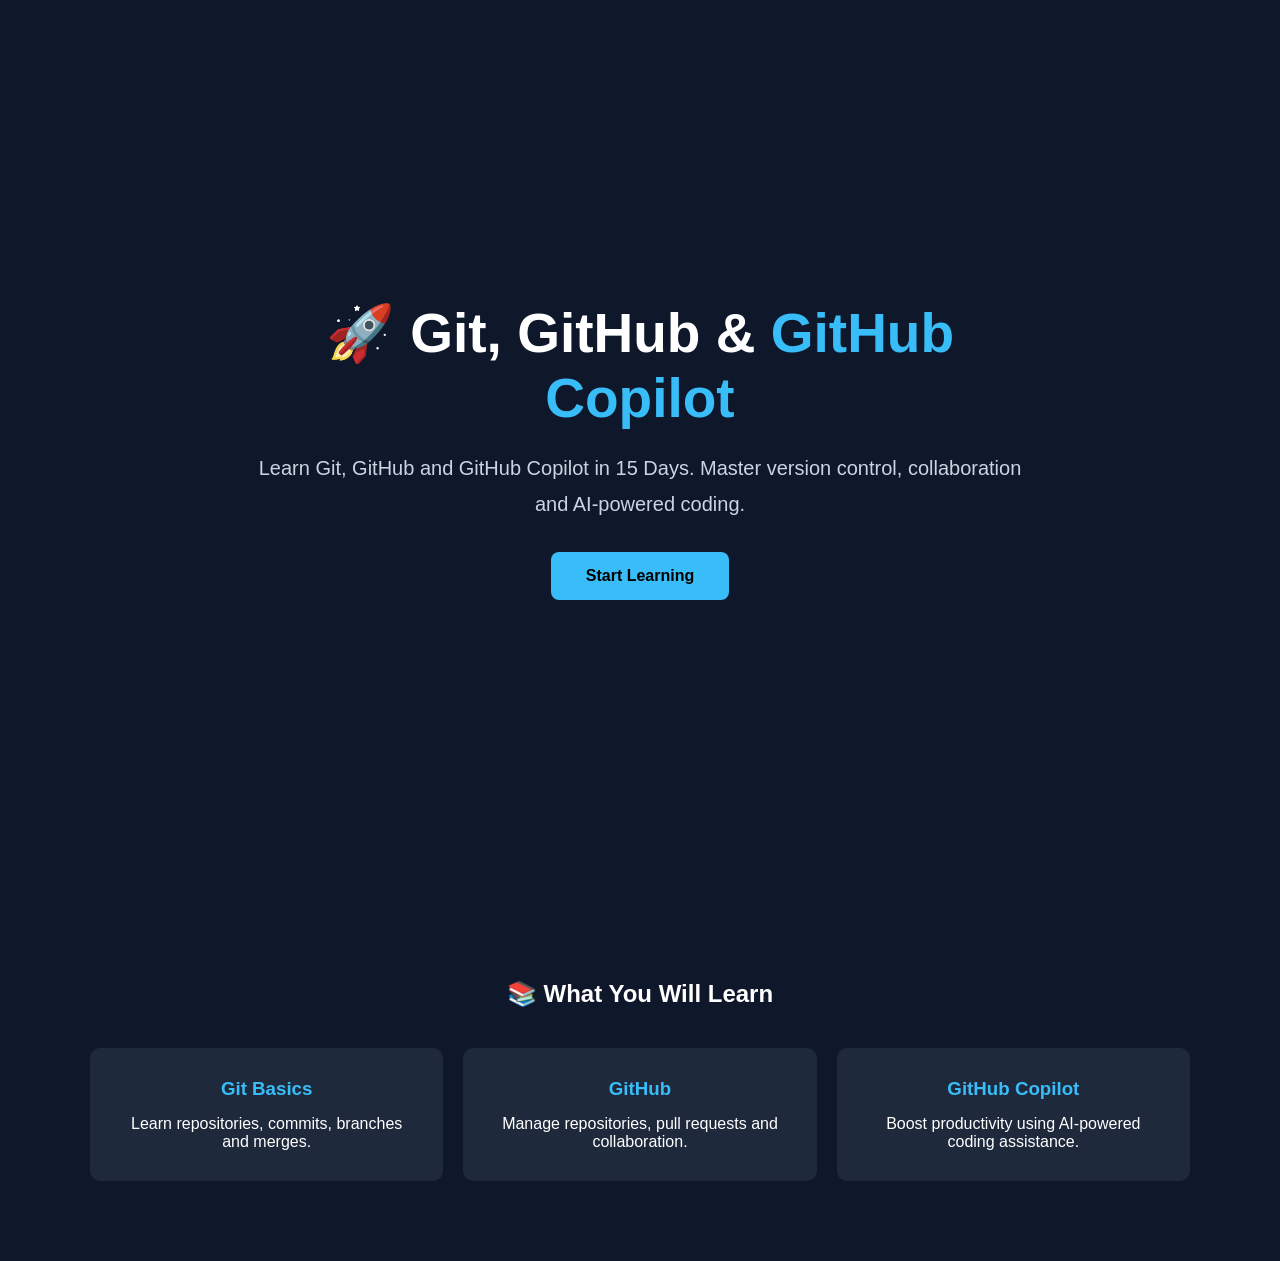
==== index.html @ f2063125 "design change" ====
<!DOCTYPE html>
<html lang="en">
<head>
<meta charset="UTF-8">
<meta name="viewport" content="width=device-width, initial-scale=1.0">
<title>GitHub Copilot Tutorial</title>

<style>
*{
    margin:0;
    padding:0;
    box-sizing:border-box;
    font-family:Arial, sans-serif;
}

body{
    background:#0f172a;
    color:#fff;
}

.hero{
    min-height:100vh;
    display:flex;
    justify-content:center;
    align-items:center;
    text-align:center;
    padding:20px;
}

.hero-content{
    max-width:800px;
}

.hero h1{
    font-size:55px;
    margin-bottom:20px;
}

.hero span{
    color:#38bdf8;
}

.hero p{
    font-size:20px;
    line-height:1.8;
    color:#cbd5e1;
    margin-bottom:30px;
}

.btn{
    display:inline-block;
    padding:15px 35px;
    background:#38bdf8;
    color:#000;
    text-decoration:none;
    border-radius:8px;
    font-weight:bold;
    transition:.3s;
}

.btn:hover{
    transform:translateY(-3px);
}

.features{
    padding:80px 20px;
    text-align:center;
}

.features h2{
    margin-bottom:40px;
}

.cards{
    display:grid;
    grid-template-columns:repeat(auto-fit,minmax(250px,1fr));
    gap:20px;
    max-width:1100px;
    margin:auto;
}

.card{
    background:#1e293b;
    padding:30px;
    border-radius:10px;
}

.card h3{
    margin-bottom:15px;
    color:#38bdf8;
}
</style>
</head>

<body>

<section class="hero">
    <div class="hero-content">
        <h1>🚀 Git, GitHub & <span>GitHub Copilot</span></h1>
        <p>
            Learn Git, GitHub and GitHub Copilot in 15 Days.
            Master version control, collaboration and AI-powered coding.
        </p>
        <a href="#" class="btn">Start Learning</a>
    </div>
</section>

<section class="features">
    <h2>📚 What You Will Learn</h2>

    <div class="cards">
        <div class="card">
            <h3>Git Basics</h3>
            <p>Learn repositories, commits, branches and merges.</p>
        </div>

        <div class="card">
            <h3>GitHub</h3>
            <p>Manage repositories, pull requests and collaboration.</p>
        </div>

        <div class="card">
            <h3>GitHub Copilot</h3>
            <p>Boost productivity using AI-powered coding assistance.</p>
        </div>
    </div>
</section>

</body>
</html>
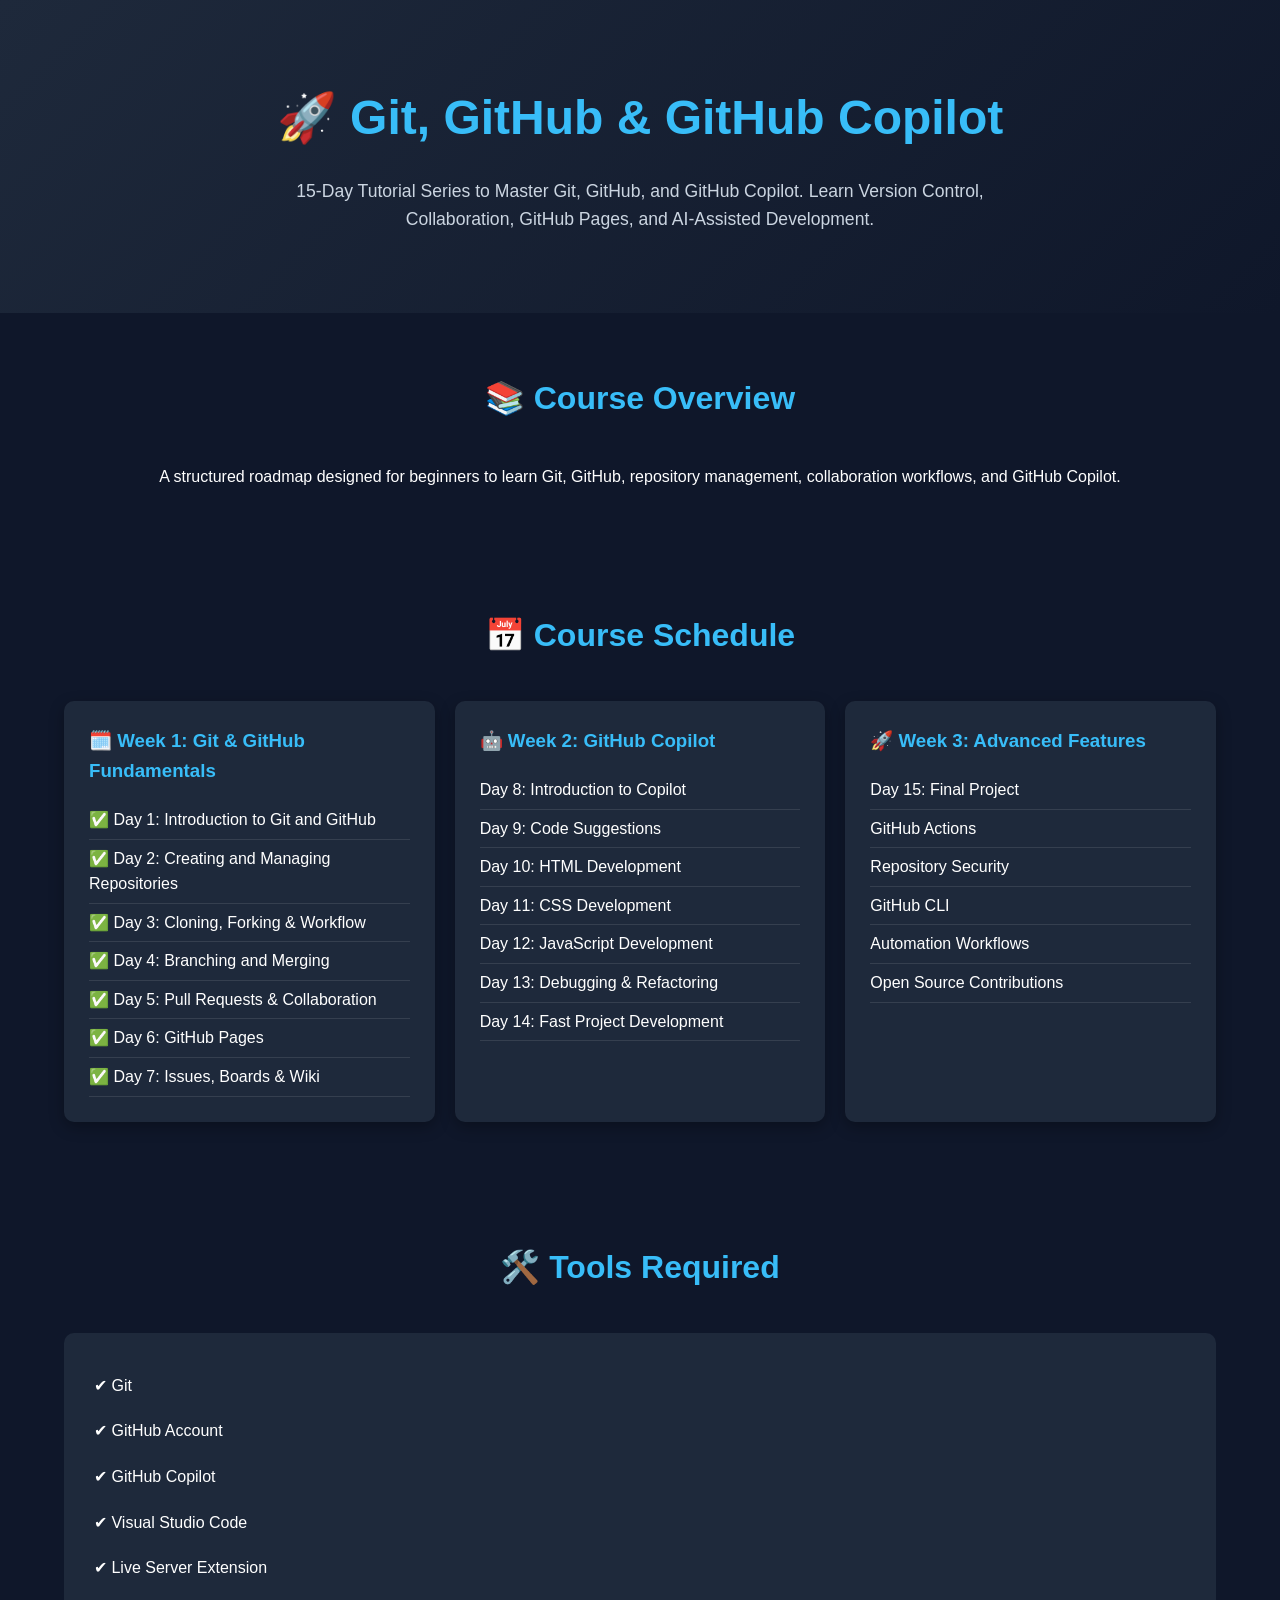
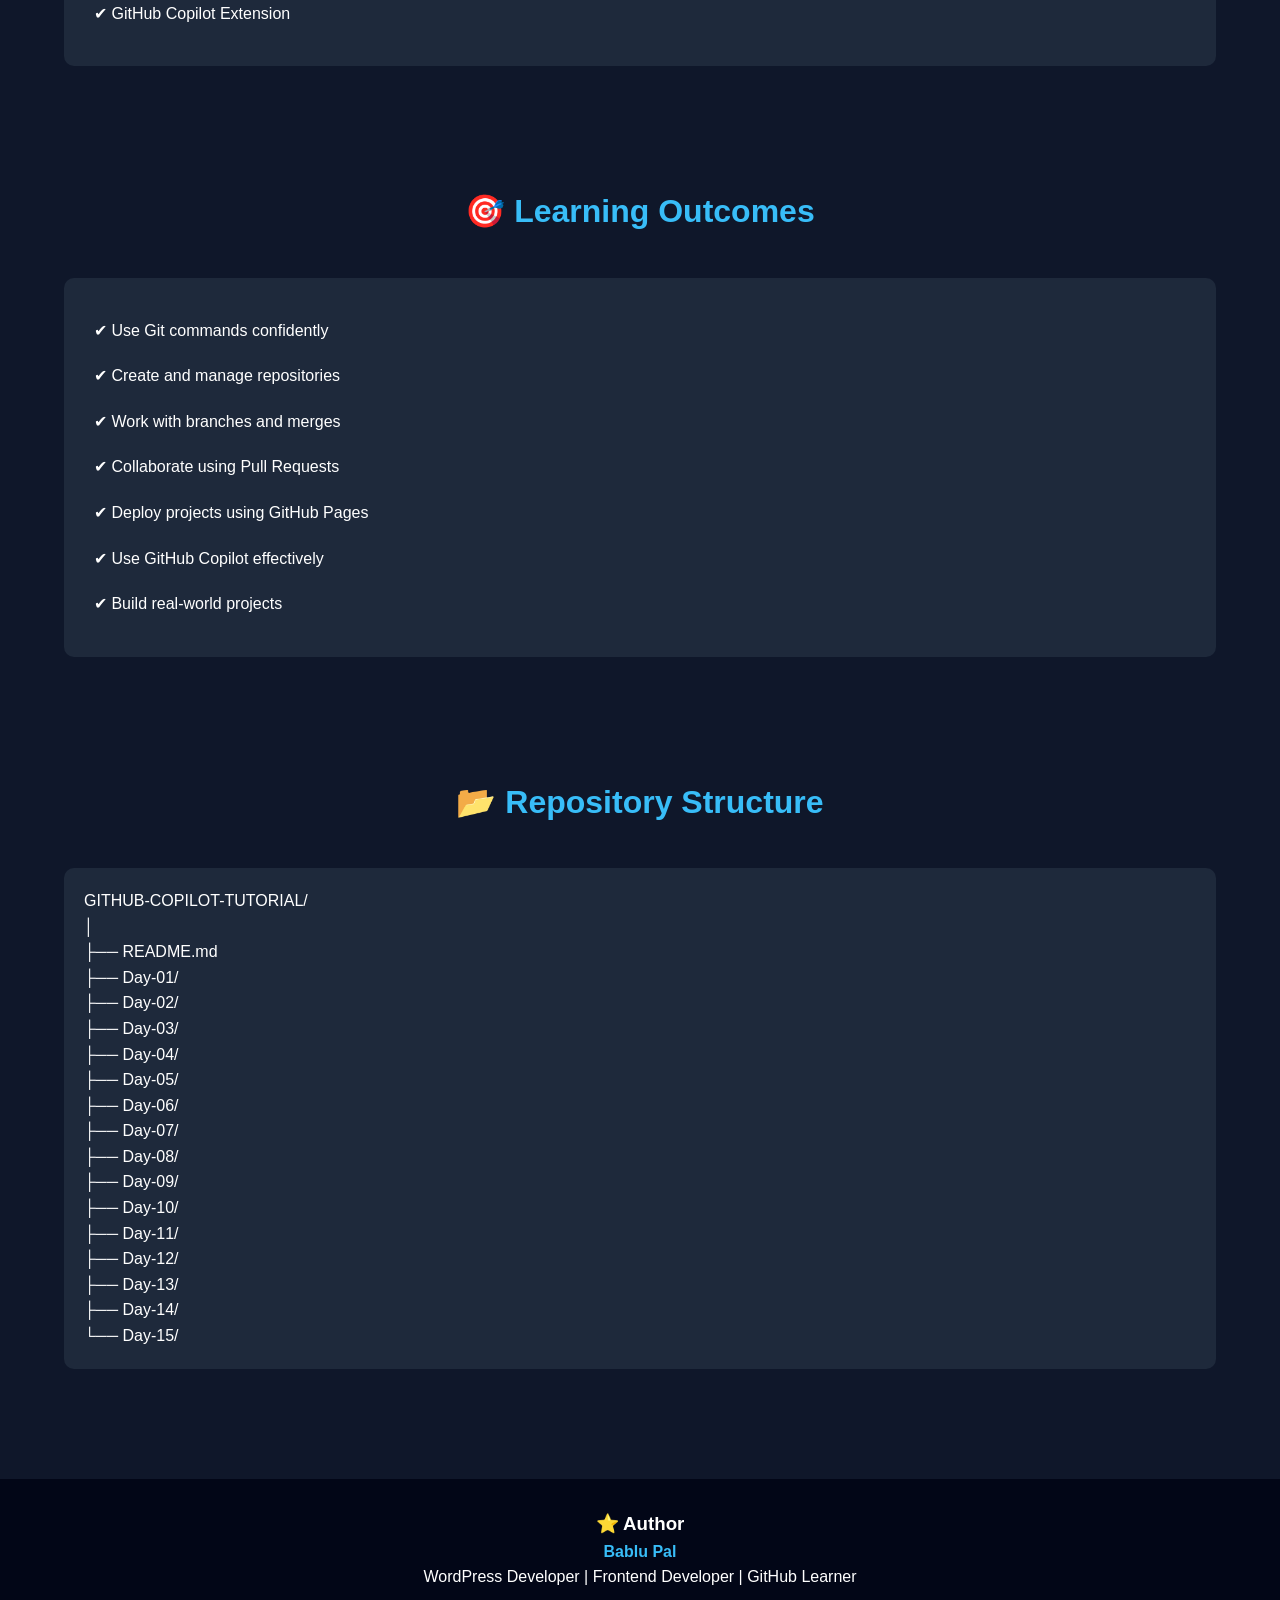
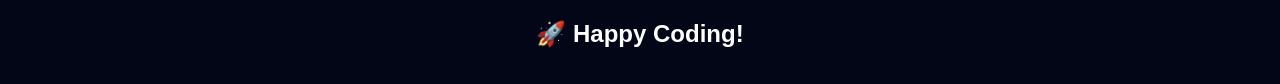
==== commit 07f01382: "updated" ====
--- a/index.html
+++ b/index.html
@@ -3,91 +3,112 @@
 <head>
 <meta charset="UTF-8">
 <meta name="viewport" content="width=device-width, initial-scale=1.0">
-<title>GitHub Copilot Tutorial</title>
+<title>Git, GitHub & GitHub Copilot Tutorial</title>
 
 <style>
 *{
     margin:0;
     padding:0;
     box-sizing:border-box;
-    font-family:Arial, sans-serif;
+    font-family: 'Segoe UI', sans-serif;
 }
 
 body{
     background:#0f172a;
     color:#fff;
+    line-height:1.6;
+}
+
+.container{
+    width:90%;
+    max-width:1200px;
+    margin:auto;
 }
 
 .hero{
-    min-height:100vh;
-    display:flex;
-    justify-content:center;
-    align-items:center;
     text-align:center;
-    padding:20px;
-}
-
-.hero-content{
+    padding:80px 20px;
+    background:linear-gradient(135deg,#1e293b,#0f172a);
+}
+
+.hero h1{
+    font-size:3rem;
+    margin-bottom:20px;
+    color:#38bdf8;
+}
+
+.hero p{
     max-width:800px;
-}
-
-.hero h1{
-    font-size:55px;
-    margin-bottom:20px;
-}
-
-.hero span{
-    color:#38bdf8;
-}
-
-.hero p{
-    font-size:20px;
-    line-height:1.8;
+    margin:auto;
+    font-size:1.1rem;
     color:#cbd5e1;
-    margin-bottom:30px;
-}
-
-.btn{
-    display:inline-block;
-    padding:15px 35px;
-    background:#38bdf8;
-    color:#000;
-    text-decoration:none;
-    border-radius:8px;
-    font-weight:bold;
-    transition:.3s;
-}
-
-.btn:hover{
-    transform:translateY(-3px);
-}
-
-.features{
-    padding:80px 20px;
+}
+
+.section{
+    padding:60px 0;
+}
+
+.section-title{
     text-align:center;
-}
-
-.features h2{
     margin-bottom:40px;
+    color:#38bdf8;
+    font-size:2rem;
 }
 
 .cards{
     display:grid;
-    grid-template-columns:repeat(auto-fit,minmax(250px,1fr));
+    grid-template-columns:repeat(auto-fit,minmax(300px,1fr));
     gap:20px;
-    max-width:1100px;
-    margin:auto;
 }
 
 .card{
+    background:#1e293b;
+    padding:25px;
+    border-radius:10px;
+    box-shadow:0 5px 15px rgba(0,0,0,0.3);
+}
+
+.card h3{
+    margin-bottom:15px;
+    color:#38bdf8;
+}
+
+.card ul{
+    list-style:none;
+}
+
+.card li{
+    padding:6px 0;
+    border-bottom:1px solid rgba(255,255,255,0.1);
+}
+
+.tools,
+.outcomes{
     background:#1e293b;
     padding:30px;
     border-radius:10px;
 }
 
-.card h3{
-    margin-bottom:15px;
-    color:#38bdf8;
+.tools ul,
+.outcomes ul{
+    list-style:none;
+}
+
+.tools li,
+.outcomes li{
+    padding:10px 0;
+}
+
+.footer{
+    text-align:center;
+    padding:30px;
+    background:#020617;
+    margin-top:50px;
+}
+
+.author{
+    color:#38bdf8;
+    font-weight:bold;
 }
 </style>
 </head>
@@ -95,36 +116,131 @@
 <body>
 
 <section class="hero">
-    <div class="hero-content">
-        <h1>🚀 Git, GitHub & <span>GitHub Copilot</span></h1>
+    <div class="container">
+        <h1>🚀 Git, GitHub & GitHub Copilot</h1>
         <p>
-            Learn Git, GitHub and GitHub Copilot in 15 Days.
-            Master version control, collaboration and AI-powered coding.
+            15-Day Tutorial Series to Master Git, GitHub, and GitHub Copilot.
+            Learn Version Control, Collaboration, GitHub Pages, and AI-Assisted Development.
         </p>
-        <a href="#" class="btn">Start Learning</a>
-    </div>
-</section>
-
-<section class="features">
-    <h2>📚 What You Will Learn</h2>
+    </div>
+</section>
+
+<section class="section container">
+    <h2 class="section-title">📚 Course Overview</h2>
+    <p style="text-align:center;">
+        A structured roadmap designed for beginners to learn Git, GitHub,
+        repository management, collaboration workflows, and GitHub Copilot.
+    </p>
+</section>
+
+<section class="section container">
+    <h2 class="section-title">📅 Course Schedule</h2>
 
     <div class="cards">
+
         <div class="card">
-            <h3>Git Basics</h3>
-            <p>Learn repositories, commits, branches and merges.</p>
+            <h3>🗓️ Week 1: Git & GitHub Fundamentals</h3>
+            <ul>
+                <li>✅ Day 1: Introduction to Git and GitHub</li>
+                <li>✅ Day 2: Creating and Managing Repositories</li>
+                <li>✅ Day 3: Cloning, Forking & Workflow</li>
+                <li>✅ Day 4: Branching and Merging</li>
+                <li>✅ Day 5: Pull Requests & Collaboration</li>
+                <li>✅ Day 6: GitHub Pages</li>
+                <li>✅ Day 7: Issues, Boards & Wiki</li>
+            </ul>
         </div>
 
         <div class="card">
-            <h3>GitHub</h3>
-            <p>Manage repositories, pull requests and collaboration.</p>
+            <h3>🤖 Week 2: GitHub Copilot</h3>
+            <ul>
+                <li>Day 8: Introduction to Copilot</li>
+                <li>Day 9: Code Suggestions</li>
+                <li>Day 10: HTML Development</li>
+                <li>Day 11: CSS Development</li>
+                <li>Day 12: JavaScript Development</li>
+                <li>Day 13: Debugging & Refactoring</li>
+                <li>Day 14: Fast Project Development</li>
+            </ul>
         </div>
 
         <div class="card">
-            <h3>GitHub Copilot</h3>
-            <p>Boost productivity using AI-powered coding assistance.</p>
+            <h3>🚀 Week 3: Advanced Features</h3>
+            <ul>
+                <li>Day 15: Final Project</li>
+                <li>GitHub Actions</li>
+                <li>Repository Security</li>
+                <li>GitHub CLI</li>
+                <li>Automation Workflows</li>
+                <li>Open Source Contributions</li>
+            </ul>
         </div>
-    </div>
-</section>
+
+    </div>
+</section>
+
+<section class="section container">
+    <h2 class="section-title">🛠️ Tools Required</h2>
+    <div class="tools">
+        <ul>
+            <li>✔ Git</li>
+            <li>✔ GitHub Account</li>
+            <li>✔ GitHub Copilot</li>
+            <li>✔ Visual Studio Code</li>
+            <li>✔ Live Server Extension</li>
+            <li>✔ GitHub Copilot Extension</li>
+        </ul>
+    </div>
+</section>
+
+<section class="section container">
+    <h2 class="section-title">🎯 Learning Outcomes</h2>
+    <div class="outcomes">
+        <ul>
+            <li>✔ Use Git commands confidently</li>
+            <li>✔ Create and manage repositories</li>
+            <li>✔ Work with branches and merges</li>
+            <li>✔ Collaborate using Pull Requests</li>
+            <li>✔ Deploy projects using GitHub Pages</li>
+            <li>✔ Use GitHub Copilot effectively</li>
+            <li>✔ Build real-world projects</li>
+        </ul>
+    </div>
+</section>
+
+<section class="section container">
+    <h2 class="section-title">📂 Repository Structure</h2>
+
+<pre style="background:#1e293b;padding:20px;border-radius:10px;overflow:auto;">
+GITHUB-COPILOT-TUTORIAL/
+│
+├── README.md
+├── Day-01/
+├── Day-02/
+├── Day-03/
+├── Day-04/
+├── Day-05/
+├── Day-06/
+├── Day-07/
+├── Day-08/
+├── Day-09/
+├── Day-10/
+├── Day-11/
+├── Day-12/
+├── Day-13/
+├── Day-14/
+└── Day-15/
+</pre>
+
+</section>
+
+<footer class="footer">
+    <h3>⭐ Author</h3>
+    <p class="author">Bablu Pal</p>
+    <p>WordPress Developer | Frontend Developer | GitHub Learner</p>
+    <br>
+    <h2>🚀 Happy Coding!</h2>
+</footer>
 
 </body>
-</html>
+</html>
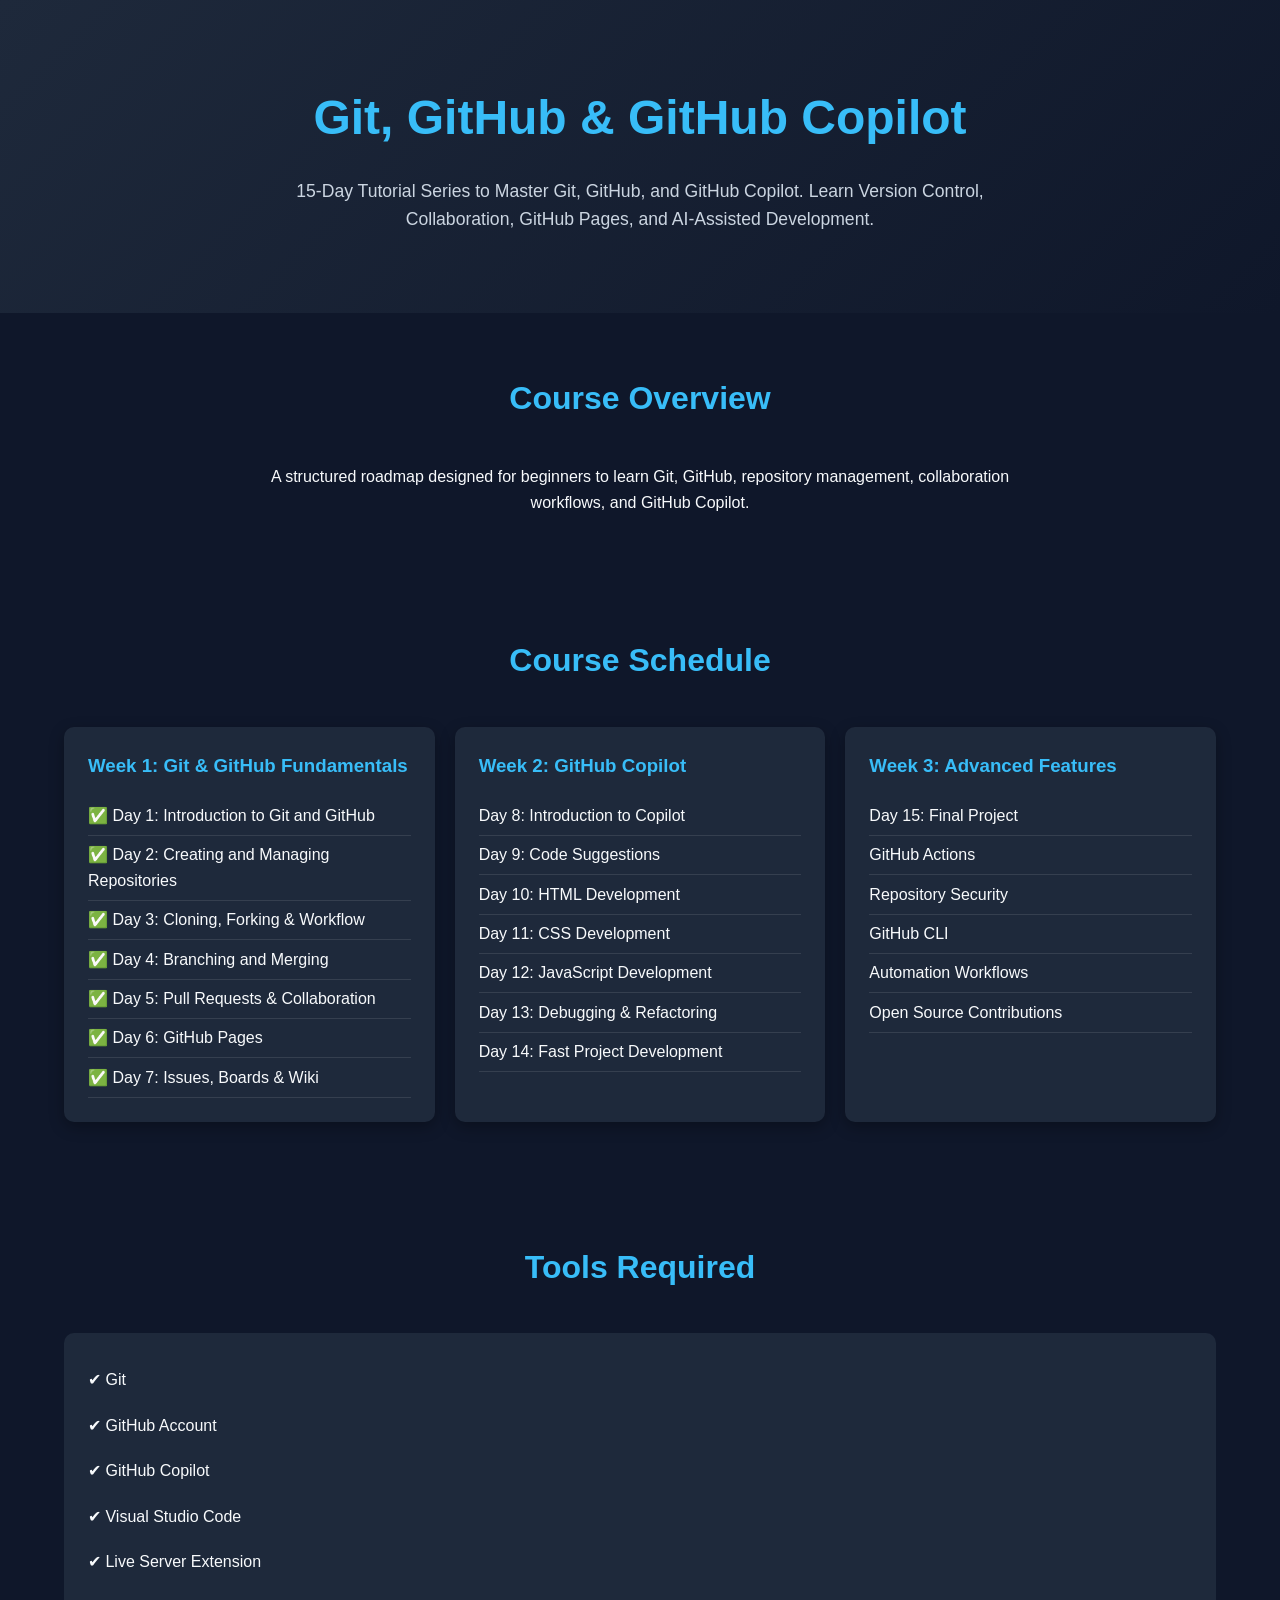
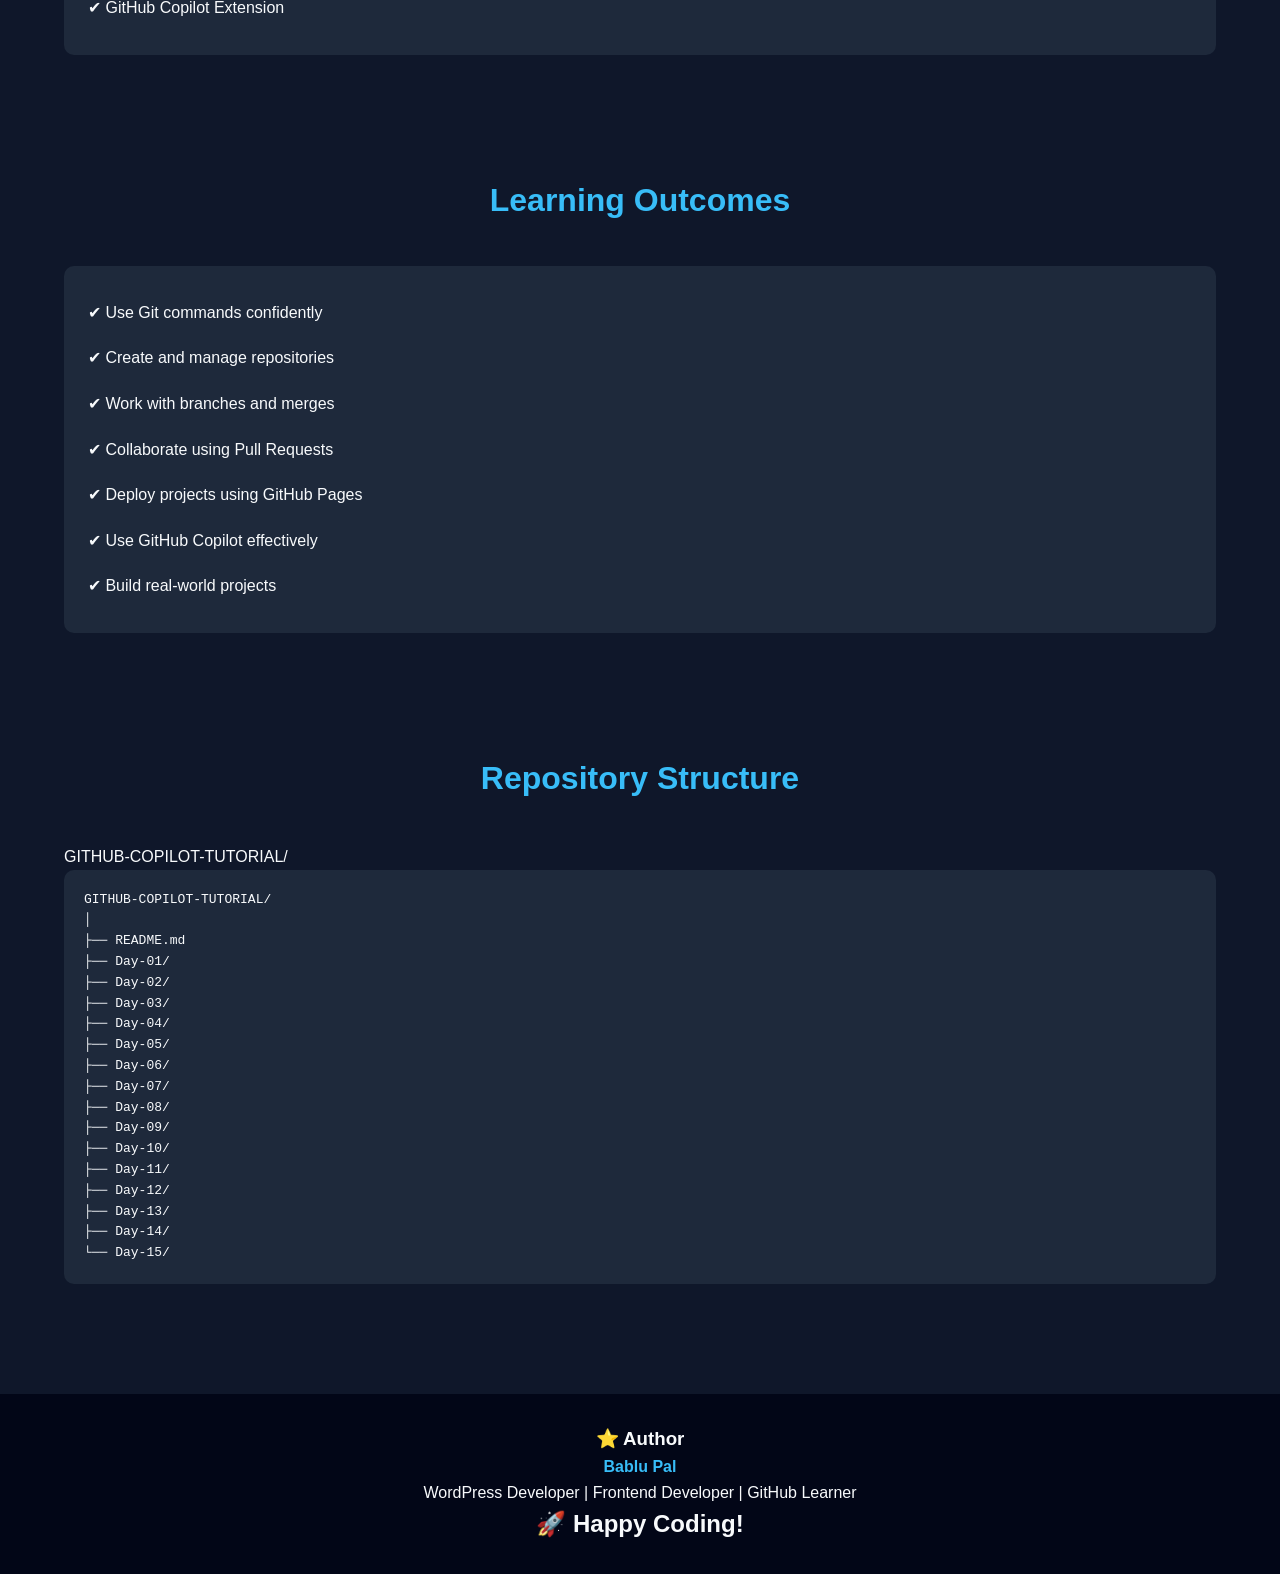
==== commit 1c78cc34: "updated index file" ====
--- a/index.html
+++ b/index.html
@@ -3,6 +3,8 @@
 <head>
 <meta charset="UTF-8">
 <meta name="viewport" content="width=device-width, initial-scale=1.0">
+<meta name="description" content="A beginner-friendly 15-day tutorial series for learning Git, GitHub, GitHub Pages, and GitHub Copilot.">
+<meta name="theme-color" content="#0f172a">
 <title>Git, GitHub & GitHub Copilot Tutorial</title>
 
 <style>
@@ -10,67 +12,99 @@
     margin:0;
     padding:0;
     box-sizing:border-box;
+}
+
+:root{
+    color-scheme:dark;
     font-family: 'Segoe UI', sans-serif;
+    --background:#0f172a;
+    --surface:#1e293b;
+    --surface-dark:#020617;
+    --text:#f8fafc;
+    --muted:#cbd5e1;
+    --accent:#38bdf8;
+    --border:rgba(255,255,255,0.1);
 }
 
 body{
-    background:#0f172a;
-    color:#fff;
+    background:var(--background);
+    color:var(--text);
     line-height:1.6;
 }
 
+.skip-link{
+    position:absolute;
+    left:1rem;
+    top:-4rem;
+    z-index:10;
+    padding:.75rem 1rem;
+    background:var(--accent);
+    color:#082f49;
+    font-weight:700;
+}
+
+.skip-link:focus{
+    top:1rem;
+}
+
 .container{
-    width:90%;
+    width:min(90%, 1200px);
     max-width:1200px;
     margin:auto;
 }
 
 .hero{
     text-align:center;
-    padding:80px 20px;
-    background:linear-gradient(135deg,#1e293b,#0f172a);
+    padding:clamp(3.5rem, 8vw, 5rem) 1.25rem;
+    background:linear-gradient(135deg,var(--surface),var(--background));
 }
 
 .hero h1{
-    font-size:3rem;
-    margin-bottom:20px;
-    color:#38bdf8;
+    font-size:clamp(2rem, 6vw, 3rem);
+    margin-bottom:1.25rem;
+    color:var(--accent);
 }
 
 .hero p{
     max-width:800px;
     margin:auto;
-    font-size:1.1rem;
-    color:#cbd5e1;
+    font-size:clamp(1rem, 2vw, 1.1rem);
+    color:var(--muted);
 }
 
 .section{
-    padding:60px 0;
+    padding:clamp(2.5rem, 6vw, 3.75rem) 0;
 }
 
 .section-title{
     text-align:center;
-    margin-bottom:40px;
-    color:#38bdf8;
-    font-size:2rem;
+    margin-bottom:2.5rem;
+    color:var(--accent);
+    font-size:clamp(1.5rem, 4vw, 2rem);
+}
+
+.overview-text{
+    max-width:800px;
+    margin:0 auto;
+    text-align:center;
 }
 
 .cards{
     display:grid;
-    grid-template-columns:repeat(auto-fit,minmax(300px,1fr));
-    gap:20px;
+    grid-template-columns:repeat(auto-fit,minmax(min(100%, 18rem),1fr));
+    gap:1.25rem;
 }
 
 .card{
-    background:#1e293b;
-    padding:25px;
+    background:var(--surface);
+    padding:1.5rem;
     border-radius:10px;
     box-shadow:0 5px 15px rgba(0,0,0,0.3);
 }
 
 .card h3{
-    margin-bottom:15px;
-    color:#38bdf8;
+    margin-bottom:1rem;
+    color:var(--accent);
 }
 
 .card ul{
@@ -78,14 +112,14 @@
 }
 
 .card li{
-    padding:6px 0;
-    border-bottom:1px solid rgba(255,255,255,0.1);
+    padding:.4rem 0;
+    border-bottom:1px solid var(--border);
 }
 
 .tools,
 .outcomes{
-    background:#1e293b;
-    padding:30px;
+    background:var(--surface);
+    padding:1.5rem;
     border-radius:10px;
 }
 
@@ -96,50 +130,86 @@
 
 .tools li,
 .outcomes li{
-    padding:10px 0;
+    padding:.625rem 0;
+}
+
+.repository-structure{
+    padding:1.25rem;
+    overflow-x:auto;
+    background:var(--surface);
+    border-radius:10px;
 }
 
 .footer{
     text-align:center;
-    padding:30px;
-    background:#020617;
-    margin-top:50px;
+    padding:1.875rem;
+    background:var(--surface-dark);
+    margin-top:3.125rem;
 }
 
 .author{
-    color:#38bdf8;
+    color:var(--accent);
     font-weight:bold;
+}
+
+a:focus-visible{
+    outline:3px solid var(--accent);
+    outline-offset:3px;
+}
+
+@media (max-width:480px){
+    .container{
+        width:min(92%, 1200px);
+    }
+
+    .card,
+    .tools,
+    .outcomes{
+        padding:1.25rem;
+    }
+}
+
+@media (prefers-reduced-motion:reduce){
+    *,
+    *::before,
+    *::after{
+        scroll-behavior:auto !important;
+        transition-duration:0.01ms !important;
+    }
 }
 </style>
 </head>
 
 <body>
 
-<section class="hero">
+<a class="skip-link" href="#main-content">Skip to main content</a>
+
+<header class="hero">
     <div class="container">
-        <h1>🚀 Git, GitHub & GitHub Copilot</h1>
+        <h1>Git, GitHub &amp; GitHub Copilot</h1>
         <p>
             15-Day Tutorial Series to Master Git, GitHub, and GitHub Copilot.
             Learn Version Control, Collaboration, GitHub Pages, and AI-Assisted Development.
         </p>
     </div>
-</section>
-
-<section class="section container">
-    <h2 class="section-title">📚 Course Overview</h2>
-    <p style="text-align:center;">
+</header>
+
+<main id="main-content">
+<section class="section container" aria-labelledby="overview-title">
+    <h2 id="overview-title" class="section-title">Course Overview</h2>
+    <p class="overview-text">
         A structured roadmap designed for beginners to learn Git, GitHub,
         repository management, collaboration workflows, and GitHub Copilot.
     </p>
 </section>
 
-<section class="section container">
-    <h2 class="section-title">📅 Course Schedule</h2>
+<section class="section container" aria-labelledby="schedule-title">
+    <h2 id="schedule-title" class="section-title">Course Schedule</h2>
 
     <div class="cards">
 
-        <div class="card">
-            <h3>🗓️ Week 1: Git & GitHub Fundamentals</h3>
+        <article class="card">
+            <h3>Week 1: Git &amp; GitHub Fundamentals</h3>
             <ul>
                 <li>✅ Day 1: Introduction to Git and GitHub</li>
                 <li>✅ Day 2: Creating and Managing Repositories</li>
@@ -149,10 +219,10 @@
                 <li>✅ Day 6: GitHub Pages</li>
                 <li>✅ Day 7: Issues, Boards & Wiki</li>
             </ul>
-        </div>
-
-        <div class="card">
-            <h3>🤖 Week 2: GitHub Copilot</h3>
+        </article>
+
+        <article class="card">
+            <h3>Week 2: GitHub Copilot</h3>
             <ul>
                 <li>Day 8: Introduction to Copilot</li>
                 <li>Day 9: Code Suggestions</li>
@@ -162,10 +232,10 @@
                 <li>Day 13: Debugging & Refactoring</li>
                 <li>Day 14: Fast Project Development</li>
             </ul>
-        </div>
-
-        <div class="card">
-            <h3>🚀 Week 3: Advanced Features</h3>
+        </article>
+
+        <article class="card">
+            <h3>Week 3: Advanced Features</h3>
             <ul>
                 <li>Day 15: Final Project</li>
                 <li>GitHub Actions</li>
@@ -174,13 +244,13 @@
                 <li>Automation Workflows</li>
                 <li>Open Source Contributions</li>
             </ul>
-        </div>
+        </article>
 
     </div>
 </section>
 
-<section class="section container">
-    <h2 class="section-title">🛠️ Tools Required</h2>
+<section class="section container" aria-labelledby="tools-title">
+    <h2 id="tools-title" class="section-title">Tools Required</h2>
     <div class="tools">
         <ul>
             <li>✔ Git</li>
@@ -193,8 +263,8 @@
     </div>
 </section>
 
-<section class="section container">
-    <h2 class="section-title">🎯 Learning Outcomes</h2>
+<section class="section container" aria-labelledby="outcomes-title">
+    <h2 id="outcomes-title" class="section-title">Learning Outcomes</h2>
     <div class="outcomes">
         <ul>
             <li>✔ Use Git commands confidently</li>
@@ -208,11 +278,11 @@
     </div>
 </section>
 
-<section class="section container">
-    <h2 class="section-title">📂 Repository Structure</h2>
-
-<pre style="background:#1e293b;padding:20px;border-radius:10px;overflow:auto;">
+<section class="section container" aria-labelledby="repository-title">
+    <h2 id="repository-title" class="section-title">Repository Structure</h2>
+
 GITHUB-COPILOT-TUTORIAL/
+<pre class="repository-structure"><code>GITHUB-COPILOT-TUTORIAL/
 │
 ├── README.md
 ├── Day-01/
@@ -229,16 +299,15 @@
 ├── Day-12/
 ├── Day-13/
 ├── Day-14/
-└── Day-15/
-</pre>
-
-</section>
+└── Day-15/</code></pre>
+
+</section>
+</main>
 
 <footer class="footer">
     <h3>⭐ Author</h3>
     <p class="author">Bablu Pal</p>
     <p>WordPress Developer | Frontend Developer | GitHub Learner</p>
-    <br>
     <h2>🚀 Happy Coding!</h2>
 </footer>
 
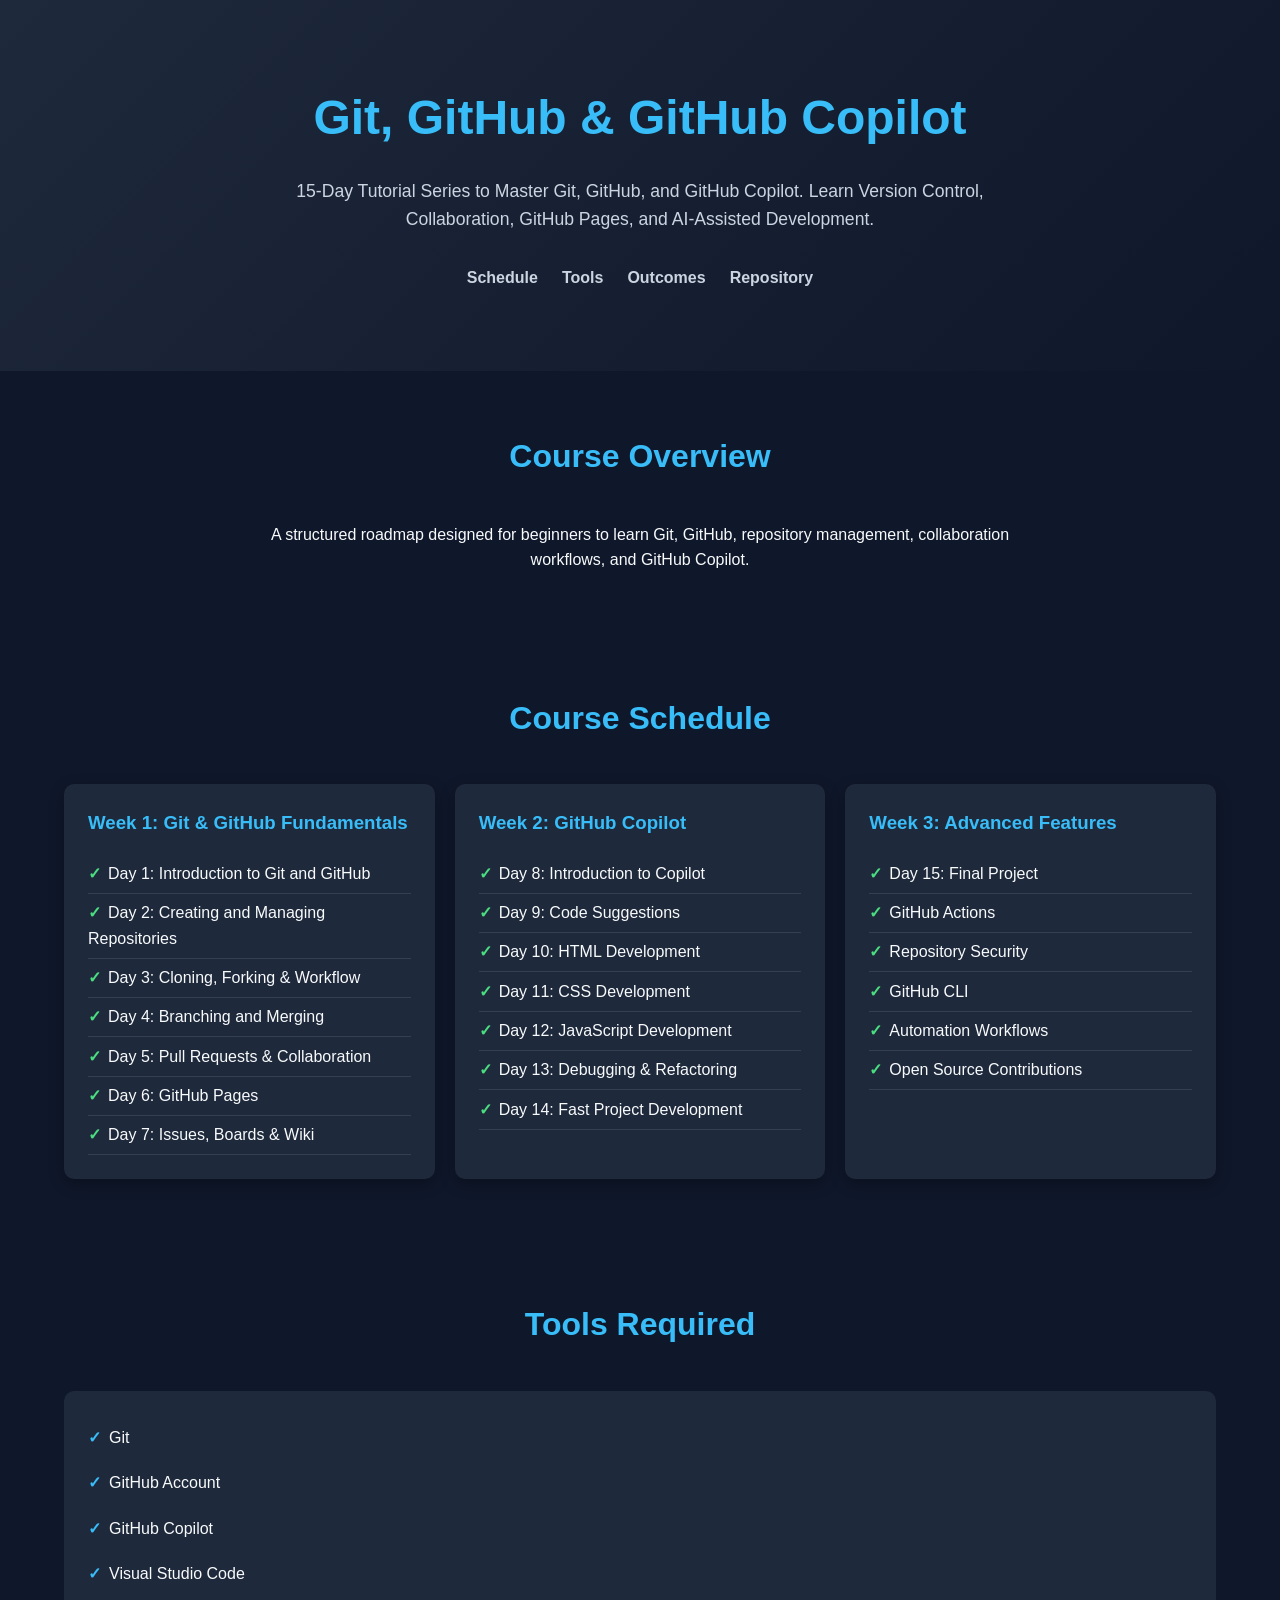
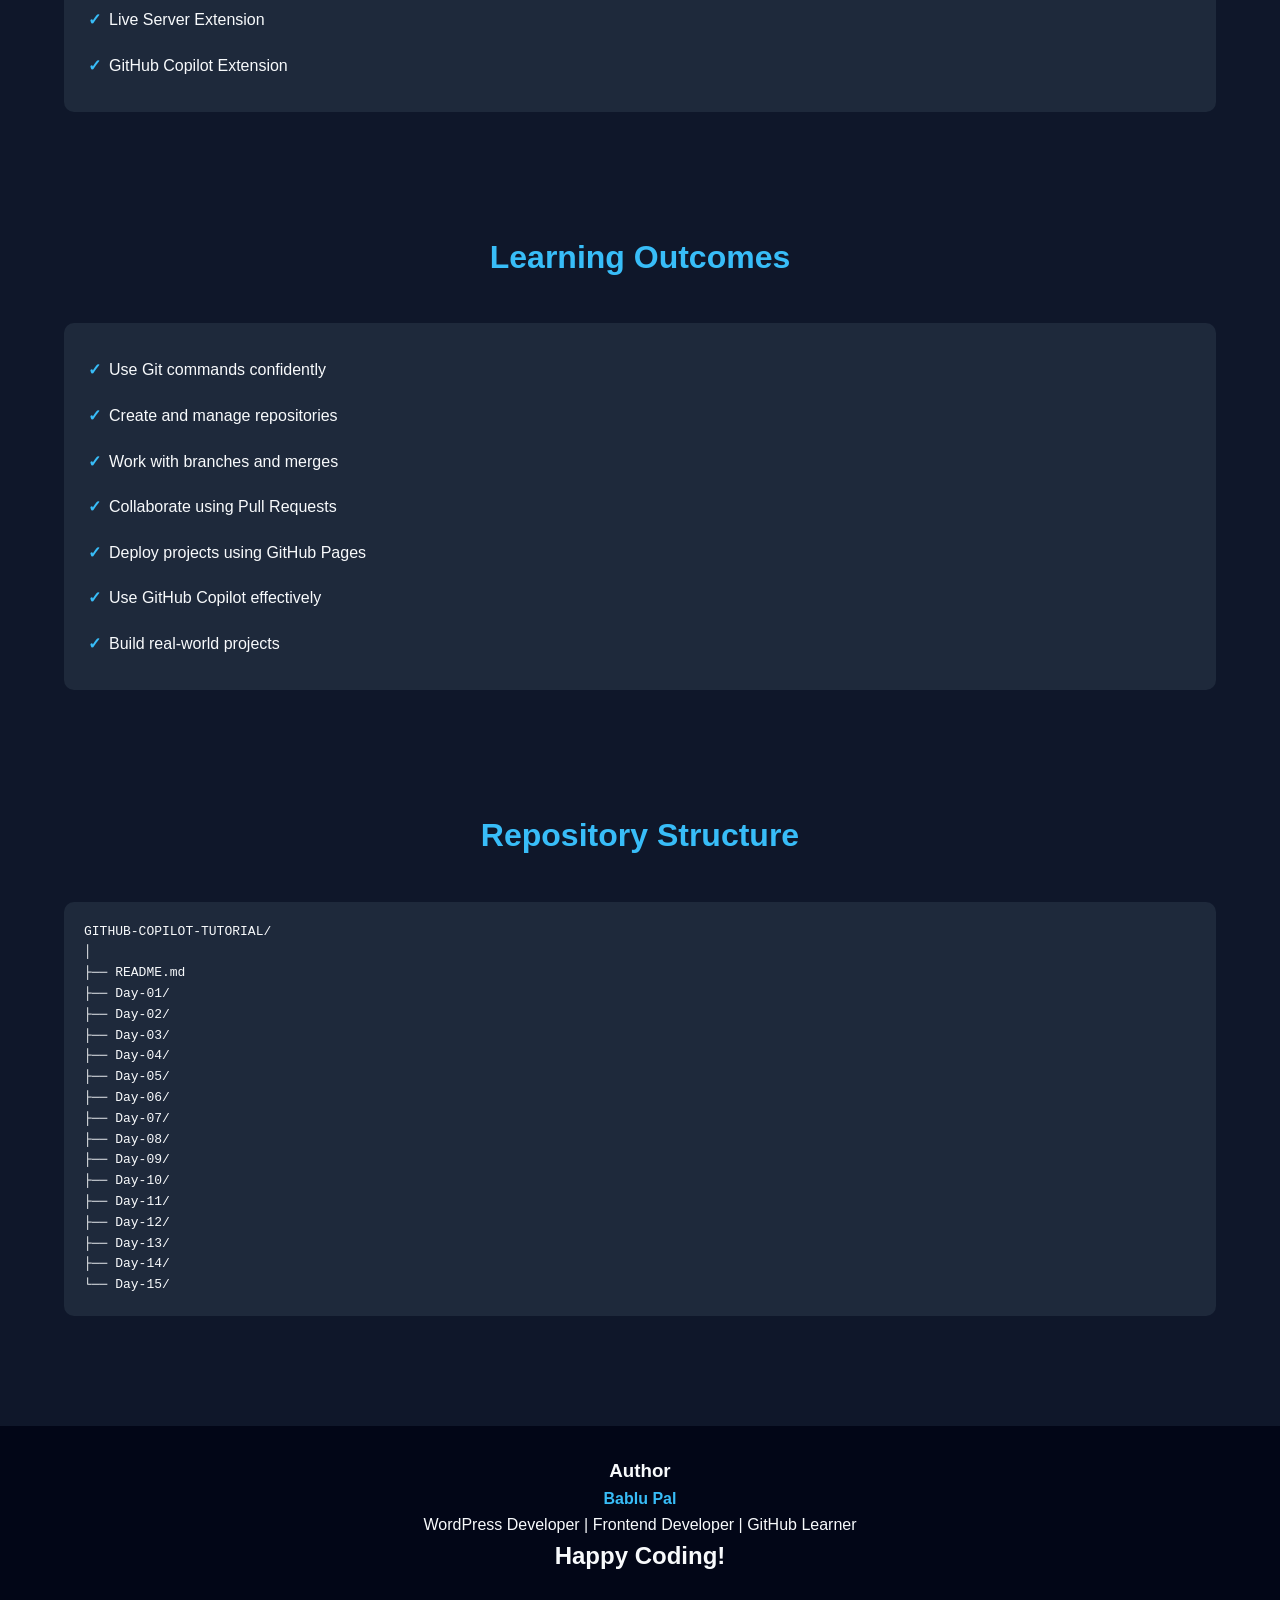
==== commit e7a9d4c8: "card update tick" ====
--- a/index.html
+++ b/index.html
@@ -72,6 +72,24 @@
     color:var(--muted);
 }
 
+.site-nav{
+    display:flex;
+    flex-wrap:wrap;
+    justify-content:center;
+    gap:1rem 1.5rem;
+    margin-top:2rem;
+}
+
+.site-nav a{
+    color:var(--muted);
+    font-weight:600;
+    text-decoration:none;
+}
+
+.site-nav a:hover{
+    color:var(--accent);
+}
+
 .section{
     padding:clamp(2.5rem, 6vw, 3.75rem) 0;
 }
@@ -116,6 +134,14 @@
     border-bottom:1px solid var(--border);
 }
 
+.card li::before{
+    content:"✓";
+    display:inline-block;
+    width:1.25rem;
+    color:#4ade80;
+    font-weight:700;
+}
+
 .tools,
 .outcomes{
     background:var(--surface);
@@ -131,6 +157,14 @@
 .tools li,
 .outcomes li{
     padding:.625rem 0;
+}
+
+.tools li::before,
+.outcomes li::before{
+    content:"✓";
+    margin-right:.5rem;
+    color:var(--accent);
+    font-weight:700;
 }
 
 .repository-structure{
@@ -191,6 +225,12 @@
             15-Day Tutorial Series to Master Git, GitHub, and GitHub Copilot.
             Learn Version Control, Collaboration, GitHub Pages, and AI-Assisted Development.
         </p>
+        <nav class="site-nav" aria-label="Primary navigation">
+            <a href="#schedule">Schedule</a>
+            <a href="#tools">Tools</a>
+            <a href="#outcomes">Outcomes</a>
+            <a href="#repository">Repository</a>
+        </nav>
     </div>
 </header>
 
@@ -203,7 +243,7 @@
     </p>
 </section>
 
-<section class="section container" aria-labelledby="schedule-title">
+<section id="schedule" class="section container" aria-labelledby="schedule-title">
     <h2 id="schedule-title" class="section-title">Course Schedule</h2>
 
     <div class="cards">
@@ -211,13 +251,13 @@
         <article class="card">
             <h3>Week 1: Git &amp; GitHub Fundamentals</h3>
             <ul>
-                <li>✅ Day 1: Introduction to Git and GitHub</li>
-                <li>✅ Day 2: Creating and Managing Repositories</li>
-                <li>✅ Day 3: Cloning, Forking & Workflow</li>
-                <li>✅ Day 4: Branching and Merging</li>
-                <li>✅ Day 5: Pull Requests & Collaboration</li>
-                <li>✅ Day 6: GitHub Pages</li>
-                <li>✅ Day 7: Issues, Boards & Wiki</li>
+                <li>Day 1: Introduction to Git and GitHub</li>
+                <li>Day 2: Creating and Managing Repositories</li>
+                <li>Day 3: Cloning, Forking &amp; Workflow</li>
+                <li>Day 4: Branching and Merging</li>
+                <li>Day 5: Pull Requests &amp; Collaboration</li>
+                <li>Day 6: GitHub Pages</li>
+                <li>Day 7: Issues, Boards &amp; Wiki</li>
             </ul>
         </article>
 
@@ -249,39 +289,38 @@
     </div>
 </section>
 
-<section class="section container" aria-labelledby="tools-title">
+<section id="tools" class="section container" aria-labelledby="tools-title">
     <h2 id="tools-title" class="section-title">Tools Required</h2>
     <div class="tools">
         <ul>
-            <li>✔ Git</li>
-            <li>✔ GitHub Account</li>
-            <li>✔ GitHub Copilot</li>
-            <li>✔ Visual Studio Code</li>
-            <li>✔ Live Server Extension</li>
-            <li>✔ GitHub Copilot Extension</li>
+            <li>Git</li>
+            <li>GitHub Account</li>
+            <li>GitHub Copilot</li>
+            <li>Visual Studio Code</li>
+            <li>Live Server Extension</li>
+            <li>GitHub Copilot Extension</li>
         </ul>
     </div>
 </section>
 
-<section class="section container" aria-labelledby="outcomes-title">
+<section id="outcomes" class="section container" aria-labelledby="outcomes-title">
     <h2 id="outcomes-title" class="section-title">Learning Outcomes</h2>
     <div class="outcomes">
         <ul>
-            <li>✔ Use Git commands confidently</li>
-            <li>✔ Create and manage repositories</li>
-            <li>✔ Work with branches and merges</li>
-            <li>✔ Collaborate using Pull Requests</li>
-            <li>✔ Deploy projects using GitHub Pages</li>
-            <li>✔ Use GitHub Copilot effectively</li>
-            <li>✔ Build real-world projects</li>
+            <li>Use Git commands confidently</li>
+            <li>Create and manage repositories</li>
+            <li>Work with branches and merges</li>
+            <li>Collaborate using Pull Requests</li>
+            <li>Deploy projects using GitHub Pages</li>
+            <li>Use GitHub Copilot effectively</li>
+            <li>Build real-world projects</li>
         </ul>
     </div>
 </section>
 
-<section class="section container" aria-labelledby="repository-title">
+<section id="repository" class="section container" aria-labelledby="repository-title">
     <h2 id="repository-title" class="section-title">Repository Structure</h2>
 
-GITHUB-COPILOT-TUTORIAL/
 <pre class="repository-structure"><code>GITHUB-COPILOT-TUTORIAL/
 │
 ├── README.md
@@ -305,10 +344,10 @@
 </main>
 
 <footer class="footer">
-    <h3>⭐ Author</h3>
+    <h3>Author</h3>
     <p class="author">Bablu Pal</p>
     <p>WordPress Developer | Frontend Developer | GitHub Learner</p>
-    <h2>🚀 Happy Coding!</h2>
+    <h2>Happy Coding!</h2>
 </footer>
 
 </body>
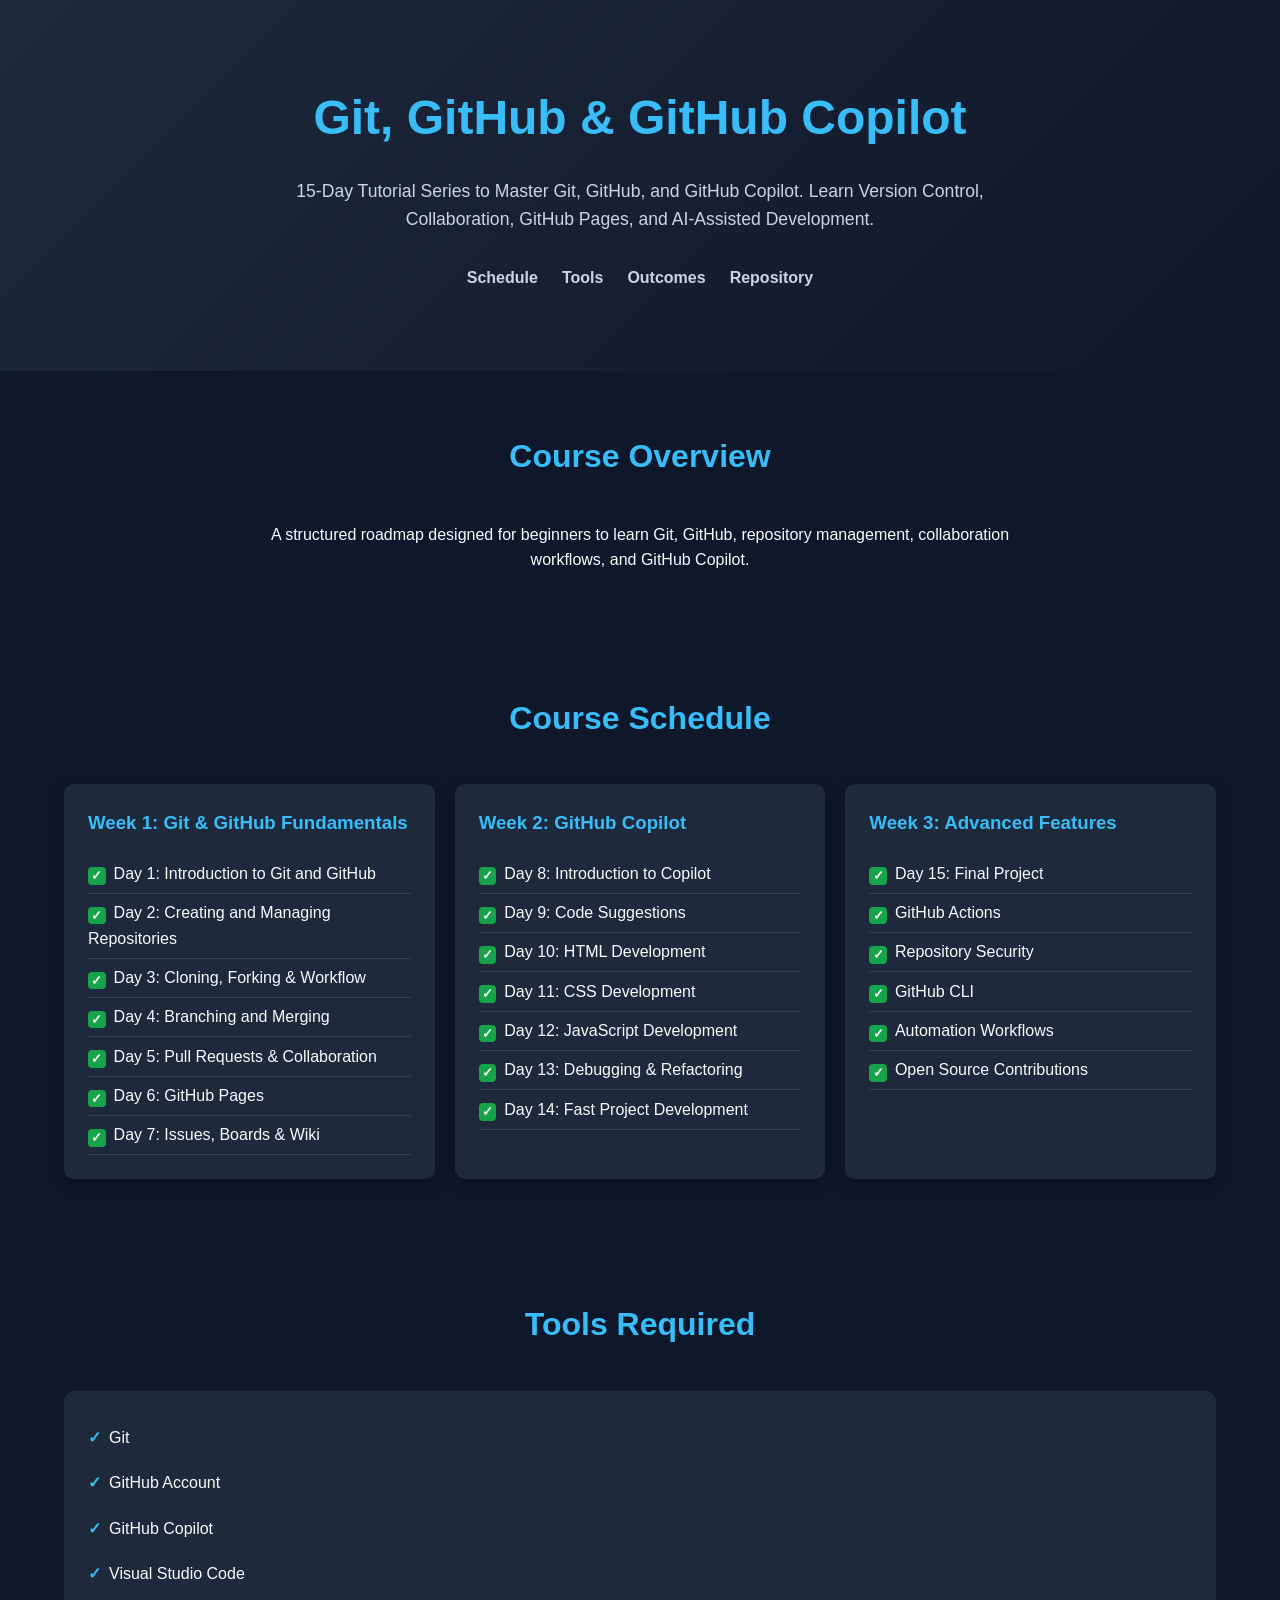
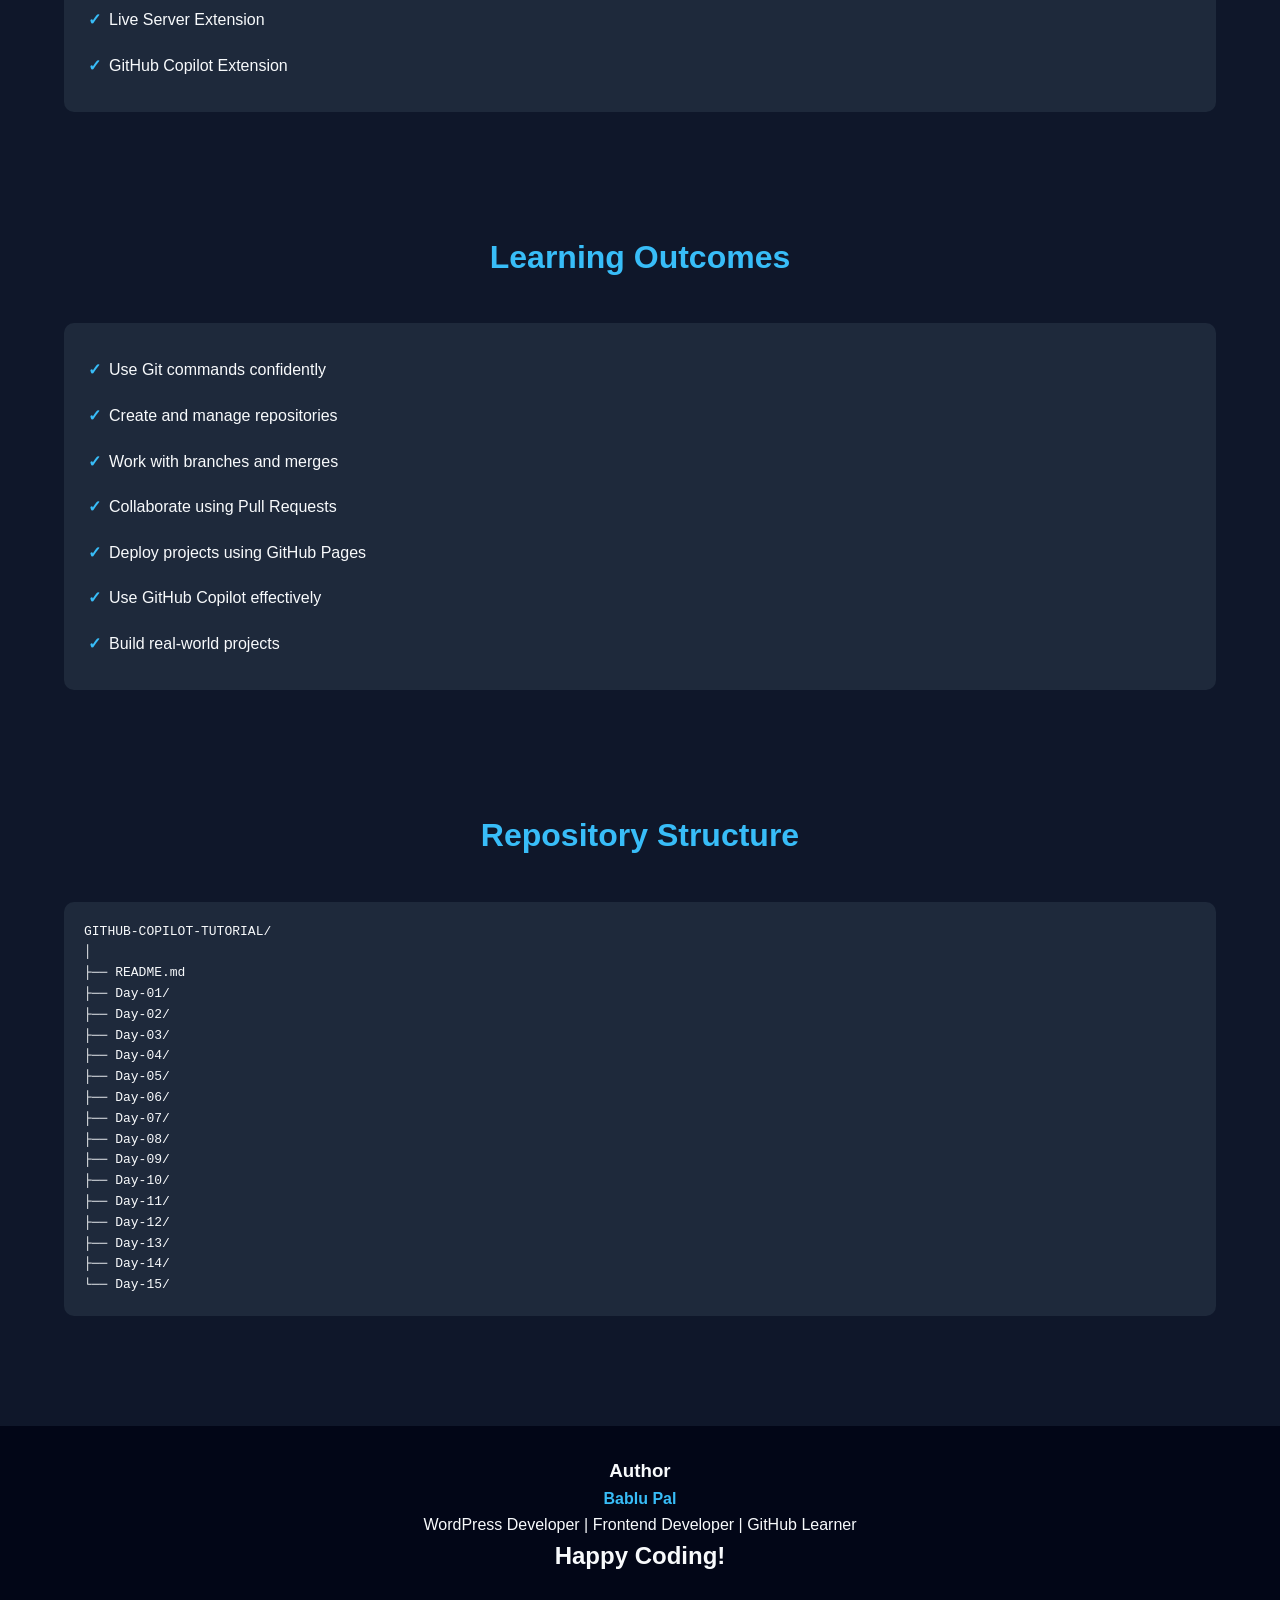
==== commit 0461a6d7: "tick updated" ====
--- a/index.html
+++ b/index.html
@@ -137,9 +137,17 @@
 .card li::before{
     content:"✓";
     display:inline-block;
-    width:1.25rem;
-    color:#4ade80;
+    width:1.1rem;
+    height:1.1rem;
+    margin-right:.5rem;
+    border-radius:.25rem;
+    background:#16a34a;
+    color:#fff;
+    font-size:.8rem;
     font-weight:700;
+    line-height:1.1rem;
+    text-align:center;
+    vertical-align:-.1rem;
 }
 
 .tools,
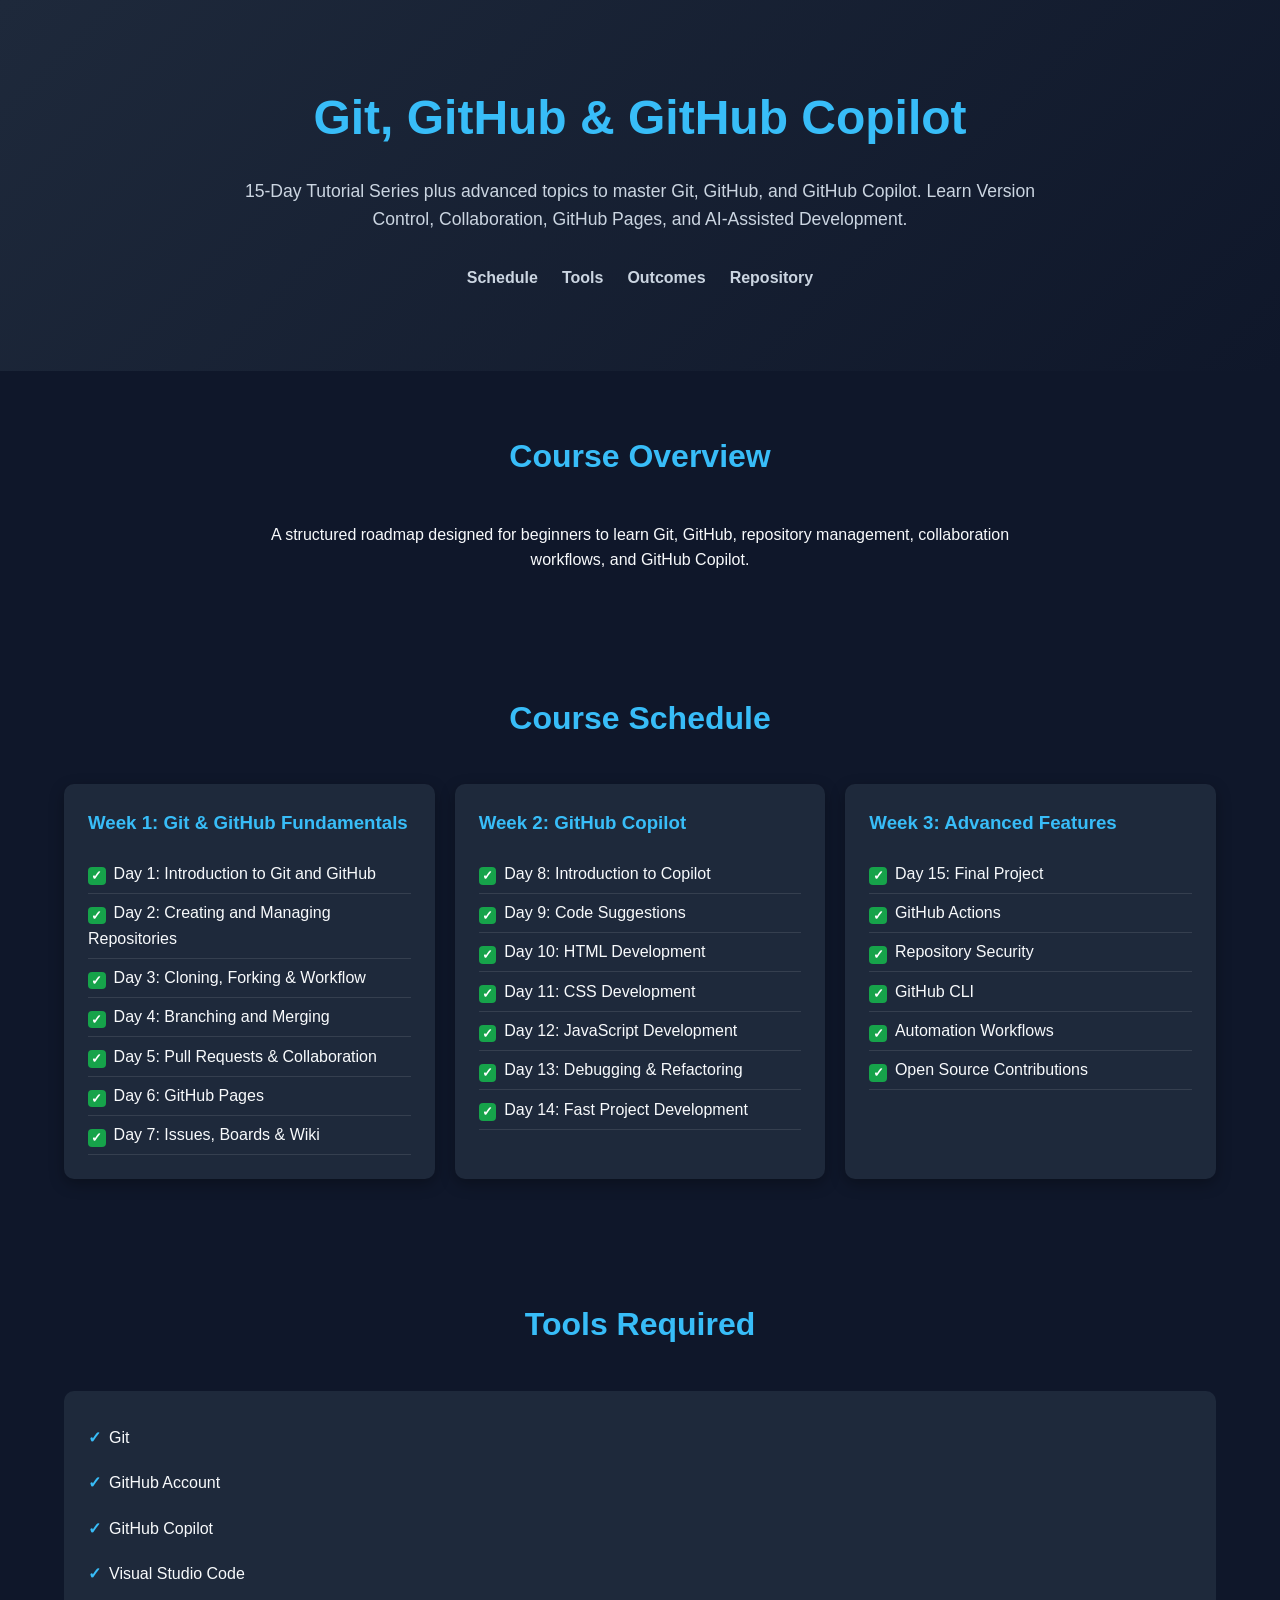
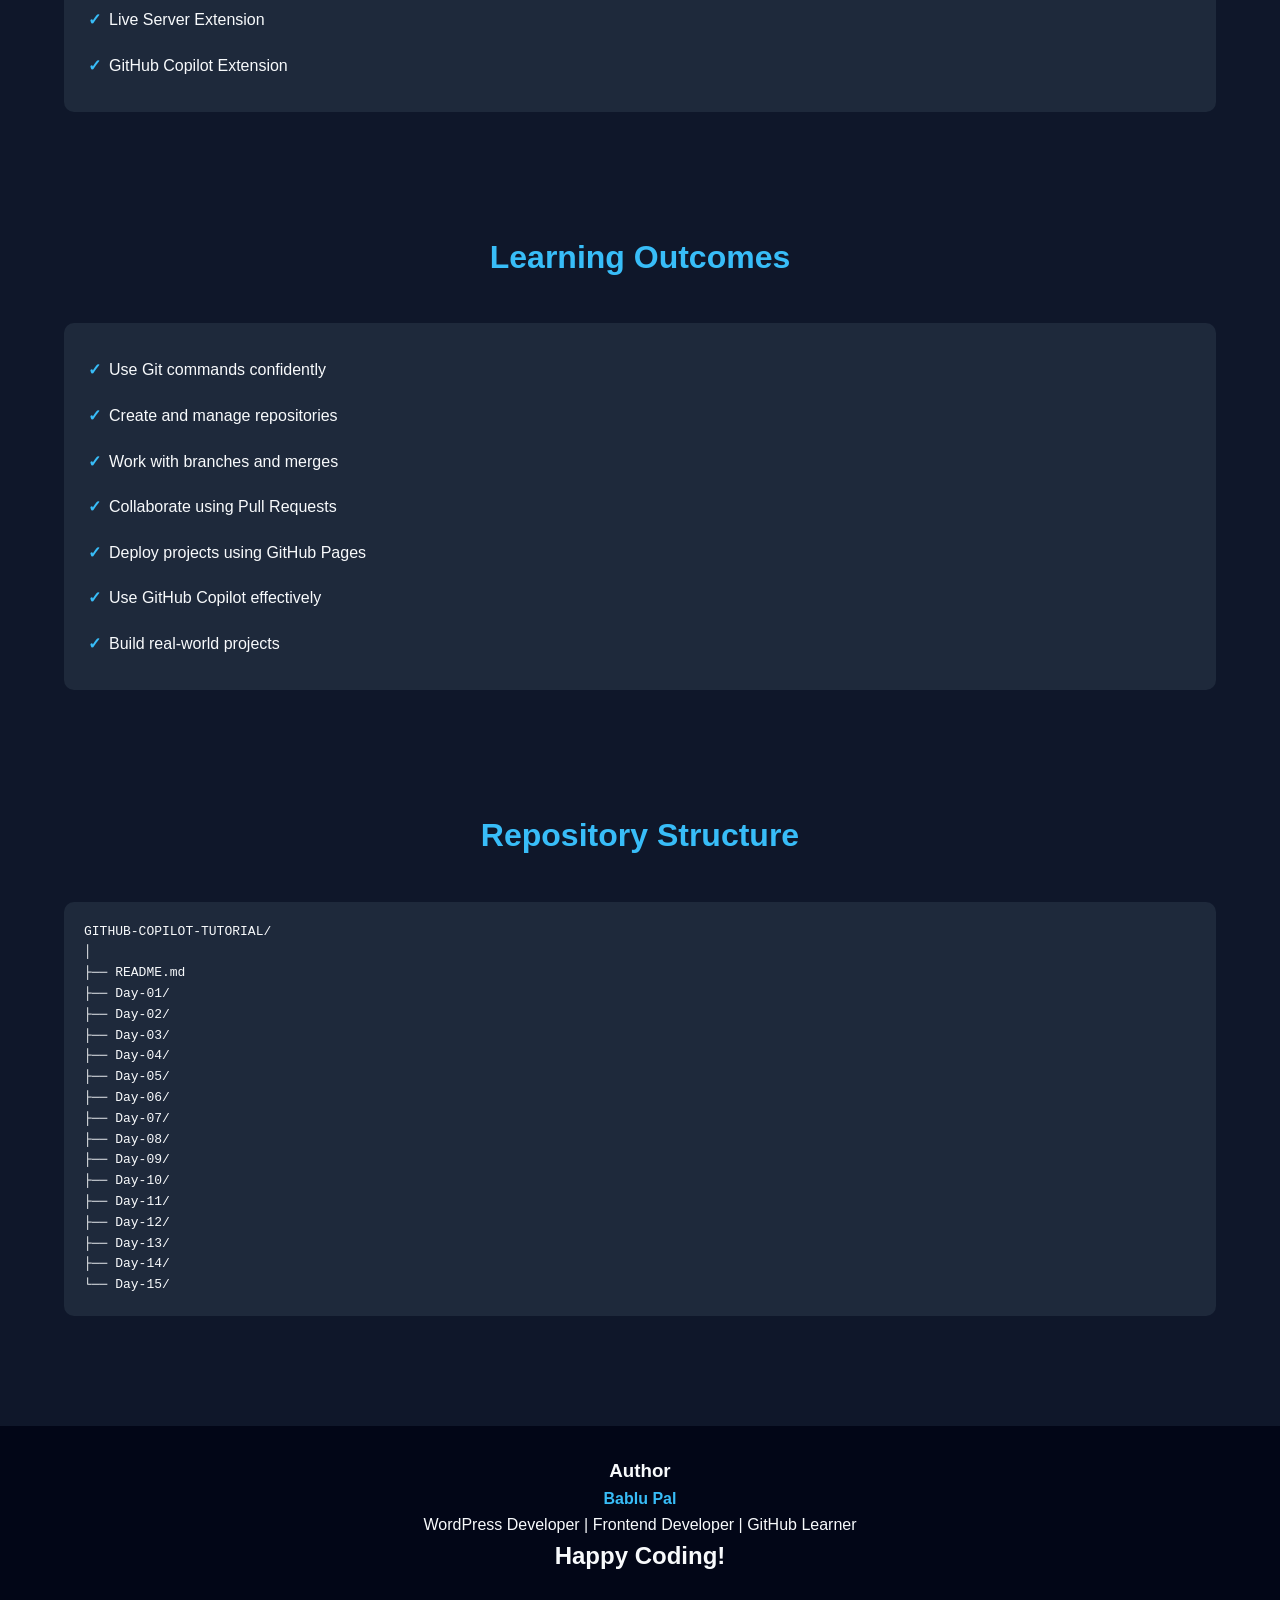
==== commit 480c17e8: "review fix" ====
--- a/index.html
+++ b/index.html
@@ -3,236 +3,29 @@
 <head>
 <meta charset="UTF-8">
 <meta name="viewport" content="width=device-width, initial-scale=1.0">
-<meta name="description" content="A beginner-friendly 15-day tutorial series for learning Git, GitHub, GitHub Pages, and GitHub Copilot.">
+<meta name="description" content="A beginner-friendly 15-day tutorial series with advanced topics for learning Git, GitHub, GitHub Pages, and GitHub Copilot.">
+<!-- Sets the browser color used by supported mobile interfaces. -->
 <meta name="theme-color" content="#0f172a">
 <title>Git, GitHub & GitHub Copilot Tutorial</title>
 
-<style>
-*{
-    margin:0;
-    padding:0;
-    box-sizing:border-box;
-}
-
-:root{
-    color-scheme:dark;
-    font-family: 'Segoe UI', sans-serif;
-    --background:#0f172a;
-    --surface:#1e293b;
-    --surface-dark:#020617;
-    --text:#f8fafc;
-    --muted:#cbd5e1;
-    --accent:#38bdf8;
-    --border:rgba(255,255,255,0.1);
-}
-
-body{
-    background:var(--background);
-    color:var(--text);
-    line-height:1.6;
-}
-
-.skip-link{
-    position:absolute;
-    left:1rem;
-    top:-4rem;
-    z-index:10;
-    padding:.75rem 1rem;
-    background:var(--accent);
-    color:#082f49;
-    font-weight:700;
-}
-
-.skip-link:focus{
-    top:1rem;
-}
-
-.container{
-    width:min(90%, 1200px);
-    max-width:1200px;
-    margin:auto;
-}
-
-.hero{
-    text-align:center;
-    padding:clamp(3.5rem, 8vw, 5rem) 1.25rem;
-    background:linear-gradient(135deg,var(--surface),var(--background));
-}
-
-.hero h1{
-    font-size:clamp(2rem, 6vw, 3rem);
-    margin-bottom:1.25rem;
-    color:var(--accent);
-}
-
-.hero p{
-    max-width:800px;
-    margin:auto;
-    font-size:clamp(1rem, 2vw, 1.1rem);
-    color:var(--muted);
-}
-
-.site-nav{
-    display:flex;
-    flex-wrap:wrap;
-    justify-content:center;
-    gap:1rem 1.5rem;
-    margin-top:2rem;
-}
-
-.site-nav a{
-    color:var(--muted);
-    font-weight:600;
-    text-decoration:none;
-}
-
-.site-nav a:hover{
-    color:var(--accent);
-}
-
-.section{
-    padding:clamp(2.5rem, 6vw, 3.75rem) 0;
-}
-
-.section-title{
-    text-align:center;
-    margin-bottom:2.5rem;
-    color:var(--accent);
-    font-size:clamp(1.5rem, 4vw, 2rem);
-}
-
-.overview-text{
-    max-width:800px;
-    margin:0 auto;
-    text-align:center;
-}
-
-.cards{
-    display:grid;
-    grid-template-columns:repeat(auto-fit,minmax(min(100%, 18rem),1fr));
-    gap:1.25rem;
-}
-
-.card{
-    background:var(--surface);
-    padding:1.5rem;
-    border-radius:10px;
-    box-shadow:0 5px 15px rgba(0,0,0,0.3);
-}
-
-.card h3{
-    margin-bottom:1rem;
-    color:var(--accent);
-}
-
-.card ul{
-    list-style:none;
-}
-
-.card li{
-    padding:.4rem 0;
-    border-bottom:1px solid var(--border);
-}
-
-.card li::before{
-    content:"✓";
-    display:inline-block;
-    width:1.1rem;
-    height:1.1rem;
-    margin-right:.5rem;
-    border-radius:.25rem;
-    background:#16a34a;
-    color:#fff;
-    font-size:.8rem;
-    font-weight:700;
-    line-height:1.1rem;
-    text-align:center;
-    vertical-align:-.1rem;
-}
-
-.tools,
-.outcomes{
-    background:var(--surface);
-    padding:1.5rem;
-    border-radius:10px;
-}
-
-.tools ul,
-.outcomes ul{
-    list-style:none;
-}
-
-.tools li,
-.outcomes li{
-    padding:.625rem 0;
-}
-
-.tools li::before,
-.outcomes li::before{
-    content:"✓";
-    margin-right:.5rem;
-    color:var(--accent);
-    font-weight:700;
-}
-
-.repository-structure{
-    padding:1.25rem;
-    overflow-x:auto;
-    background:var(--surface);
-    border-radius:10px;
-}
-
-.footer{
-    text-align:center;
-    padding:1.875rem;
-    background:var(--surface-dark);
-    margin-top:3.125rem;
-}
-
-.author{
-    color:var(--accent);
-    font-weight:bold;
-}
-
-a:focus-visible{
-    outline:3px solid var(--accent);
-    outline-offset:3px;
-}
-
-@media (max-width:480px){
-    .container{
-        width:min(92%, 1200px);
-    }
-
-    .card,
-    .tools,
-    .outcomes{
-        padding:1.25rem;
-    }
-}
-
-@media (prefers-reduced-motion:reduce){
-    *,
-    *::before,
-    *::after{
-        scroll-behavior:auto !important;
-        transition-duration:0.01ms !important;
-    }
-}
-</style>
+<!-- Shared stylesheet used by the tutorial pages. -->
+<link rel="stylesheet" href="styles.css">
 </head>
 
-<body>
+<body class="index-page">
 
+<!-- Keyboard users can skip directly to the page content. -->
 <a class="skip-link" href="#main-content">Skip to main content</a>
 
+<!-- Hero area introduces the tutorial series and its main navigation. -->
 <header class="hero">
     <div class="container">
         <h1>Git, GitHub &amp; GitHub Copilot</h1>
         <p>
-            15-Day Tutorial Series to Master Git, GitHub, and GitHub Copilot.
+            15-Day Tutorial Series plus advanced topics to master Git, GitHub, and GitHub Copilot.
             Learn Version Control, Collaboration, GitHub Pages, and AI-Assisted Development.
         </p>
+        <!-- These links jump to sections on the same page. -->
         <nav class="site-nav" aria-label="Primary navigation">
             <a href="#schedule">Schedule</a>
             <a href="#tools">Tools</a>
@@ -242,7 +35,9 @@
     </div>
 </header>
 
-<main id="main-content">
+<!-- Main learning content for the tutorial. -->
+<main id="main-content" tabindex="-1">
+<!-- Short introduction to the course. -->
 <section class="section container" aria-labelledby="overview-title">
     <h2 id="overview-title" class="section-title">Course Overview</h2>
     <p class="overview-text">
@@ -251,9 +46,11 @@
     </p>
 </section>
 
+<!-- The three cards group the lessons by week. -->
 <section id="schedule" class="section container" aria-labelledby="schedule-title">
     <h2 id="schedule-title" class="section-title">Course Schedule</h2>
 
+    <!-- CSS Grid displays these weekly lessons as responsive cards. -->
     <div class="cards">
 
         <article class="card">
@@ -277,7 +74,7 @@
                 <li>Day 10: HTML Development</li>
                 <li>Day 11: CSS Development</li>
                 <li>Day 12: JavaScript Development</li>
-                <li>Day 13: Debugging & Refactoring</li>
+                <li>Day 13: Debugging &amp; Refactoring</li>
                 <li>Day 14: Fast Project Development</li>
             </ul>
         </article>
@@ -297,6 +94,7 @@
     </div>
 </section>
 
+<!-- Software and services learners need before starting. -->
 <section id="tools" class="section container" aria-labelledby="tools-title">
     <h2 id="tools-title" class="section-title">Tools Required</h2>
     <div class="tools">
@@ -311,6 +109,7 @@
     </div>
 </section>
 
+<!-- Skills learners should have after completing the tutorial. -->
 <section id="outcomes" class="section container" aria-labelledby="outcomes-title">
     <h2 id="outcomes-title" class="section-title">Learning Outcomes</h2>
     <div class="outcomes">
@@ -326,6 +125,7 @@
     </div>
 </section>
 
+<!-- Preformatted text preserves the repository tree layout. -->
 <section id="repository" class="section container" aria-labelledby="repository-title">
     <h2 id="repository-title" class="section-title">Repository Structure</h2>
 
@@ -351,11 +151,13 @@
 </section>
 </main>
 
+<!-- Closing author information. -->
 <footer class="footer">
     <h3>Author</h3>
     <p class="author">Bablu Pal</p>
     <p>WordPress Developer | Frontend Developer | GitHub Learner</p>
     <h2>Happy Coding!</h2>
+   
 </footer>
 
 </body>
--- a/styles.css
+++ b/styles.css
@@ -0,0 +1,317 @@
+* {
+    margin: 0;
+    padding: 0;
+    box-sizing: border-box;
+}
+
+.form-page {
+    margin: 0;
+    min-height: 100vh;
+    display: grid;
+    place-items: center;
+    padding: 1rem;
+    font-family: Arial, sans-serif;
+    background-color: #f4f4f4;
+}
+
+.form-page form {
+    width: 100%;
+    max-width: 400px;
+    padding: 2rem;
+    border-radius: 8px;
+    background-color: #ffffff;
+    box-shadow: 0 4px 12px rgba(0, 0, 0, 0.1);
+}
+
+.form-page label {
+    display: block;
+    margin: 0.75rem 0 0.35rem;
+    font-weight: bold;
+}
+
+.form-page input {
+    width: 100%;
+    padding: 0.75rem;
+    border: 1px solid #cccccc;
+    border-radius: 4px;
+    font-size: 1rem;
+}
+
+.form-page input:focus {
+    border-color: #2563eb;
+    outline: 2px solid rgba(37, 99, 235, 0.2);
+}
+
+.form-page button {
+    width: 100%;
+    margin-top: 1.25rem;
+    padding: 0.75rem;
+    border: none;
+    border-radius: 4px;
+    color: #ffffff;
+    background-color: #2563eb;
+    cursor: pointer;
+    font-size: 1rem;
+}
+
+.form-page button:hover {
+    background-color: #1d4ed8;
+}
+
+.form-page main {
+    width: 100%;
+    max-width: 760px;
+}
+
+.form-page h1,
+.form-page .records h2 {
+    margin-bottom: 1rem;
+    text-align: center;
+}
+
+.form-page .records {
+    margin-top: 2rem;
+    padding: 1.5rem;
+    border-radius: 8px;
+    background-color: #ffffff;
+    box-shadow: 0 4px 12px rgba(0, 0, 0, 0.1);
+}
+
+.table-wrapper {
+    overflow-x: auto;
+}
+
+.form-page table {
+    width: 100%;
+    border-collapse: collapse;
+    color: #222222;
+}
+
+.form-page caption {
+    margin-bottom: .75rem;
+    text-align: left;
+    font-weight: bold;
+}
+
+.form-page th,
+.form-page td {
+    padding: .75rem;
+    border: 1px solid #d1d5db;
+    text-align: left;
+}
+
+.form-page th {
+    color: #ffffff;
+    background-color: #2563eb;
+}
+
+.form-page tbody tr:nth-child(even) {
+    background-color: #f3f4f6;
+}
+
+/* Index page styles */
+.index-page{
+    color-scheme:dark;
+    font-family: 'Segoe UI', sans-serif;
+    --background:#0f172a;
+    --surface:#1e293b;
+    --surface-dark:#020617;
+    --text:#f8fafc;
+    --muted:#cbd5e1;
+    --accent:#38bdf8;
+    --border:rgba(255,255,255,0.1);
+}
+
+.index-page {
+    background:var(--background);
+    color:var(--text);
+    line-height:1.6;
+}
+
+.skip-link{
+    position:absolute;
+    left:1rem;
+    top:-4rem;
+    z-index:10;
+    padding:.75rem 1rem;
+    background:var(--accent);
+    color:#082f49;
+    font-weight:700;
+}
+
+.skip-link:focus{
+    top:1rem;
+}
+
+.container{
+    width:min(90%, 1200px);
+    max-width:1200px;
+    margin:auto;
+}
+
+.hero{
+    text-align:center;
+    padding:clamp(3.5rem, 8vw, 5rem) 1.25rem;
+    background:linear-gradient(135deg,var(--surface),var(--background));
+}
+
+.hero h1{
+    font-size:clamp(2rem, 6vw, 3rem);
+    margin-bottom:1.25rem;
+    color:var(--accent);
+}
+
+.hero p{
+    max-width:800px;
+    margin:auto;
+    font-size:clamp(1rem, 2vw, 1.1rem);
+    color:var(--muted);
+}
+
+.site-nav{
+    display:flex;
+    flex-wrap:wrap;
+    justify-content:center;
+    gap:1rem 1.5rem;
+    margin-top:2rem;
+}
+
+.site-nav a{
+    color:var(--muted);
+    font-weight:600;
+    text-decoration:none;
+}
+
+.site-nav a:hover{
+    color:var(--accent);
+}
+
+.section{
+    padding:clamp(2.5rem, 6vw, 3.75rem) 0;
+}
+
+.section-title{
+    text-align:center;
+    margin-bottom:2.5rem;
+    color:var(--accent);
+    font-size:clamp(1.5rem, 4vw, 2rem);
+}
+
+.overview-text{
+    max-width:800px;
+    margin:0 auto;
+    text-align:center;
+}
+
+.cards{
+    display:grid;
+    grid-template-columns:repeat(auto-fit,minmax(min(100%, 18rem),1fr));
+    gap:1.25rem;
+}
+
+.card{
+    background:var(--surface);
+    padding:1.5rem;
+    border-radius:10px;
+    box-shadow:0 5px 15px rgba(0,0,0,0.3);
+}
+
+.card h3{
+    margin-bottom:1rem;
+    color:var(--accent);
+}
+
+.card ul{
+    list-style:none;
+}
+
+.card li{
+    padding:.4rem 0;
+    border-bottom:1px solid var(--border);
+}
+
+.card li::before{
+    content:"✓";
+    display:inline-block;
+    width:1.1rem;
+    height:1.1rem;
+    margin-right:.5rem;
+    border-radius:.25rem;
+    background:#16a34a;
+    color:#fff;
+    font-size:.8rem;
+    font-weight:700;
+    line-height:1.1rem;
+    text-align:center;
+    vertical-align:-.1rem;
+}
+
+.tools,
+.outcomes{
+    background:var(--surface);
+    padding:1.5rem;
+    border-radius:10px;
+}
+
+.tools ul,
+.outcomes ul{
+    list-style:none;
+}
+
+.tools li,
+.outcomes li{
+    padding:.625rem 0;
+}
+
+.tools li::before,
+.outcomes li::before{
+    content:"✓";
+    margin-right:.5rem;
+    color:var(--accent);
+    font-weight:700;
+}
+
+.repository-structure{
+    padding:1.25rem;
+    overflow-x:auto;
+    background:var(--surface);
+    border-radius:10px;
+}
+
+.footer{
+    text-align:center;
+    padding:1.875rem;
+    background:var(--surface-dark);
+    margin-top:3.125rem;
+}
+
+.author{
+    color:var(--accent);
+    font-weight:bold;
+}
+
+a:focus-visible{
+    outline:3px solid var(--accent);
+    outline-offset:3px;
+}
+
+@media (max-width:480px){
+    .container{
+        width:min(92%, 1200px);
+    }
+
+    .card,
+    .tools,
+    .outcomes{
+        padding:1.25rem;
+    }
+}
+
+@media (prefers-reduced-motion:reduce){
+    *,
+    *::before,
+    *::after{
+        scroll-behavior:auto !important;
+        transition-duration:0.01ms !important;
+    }
+}
